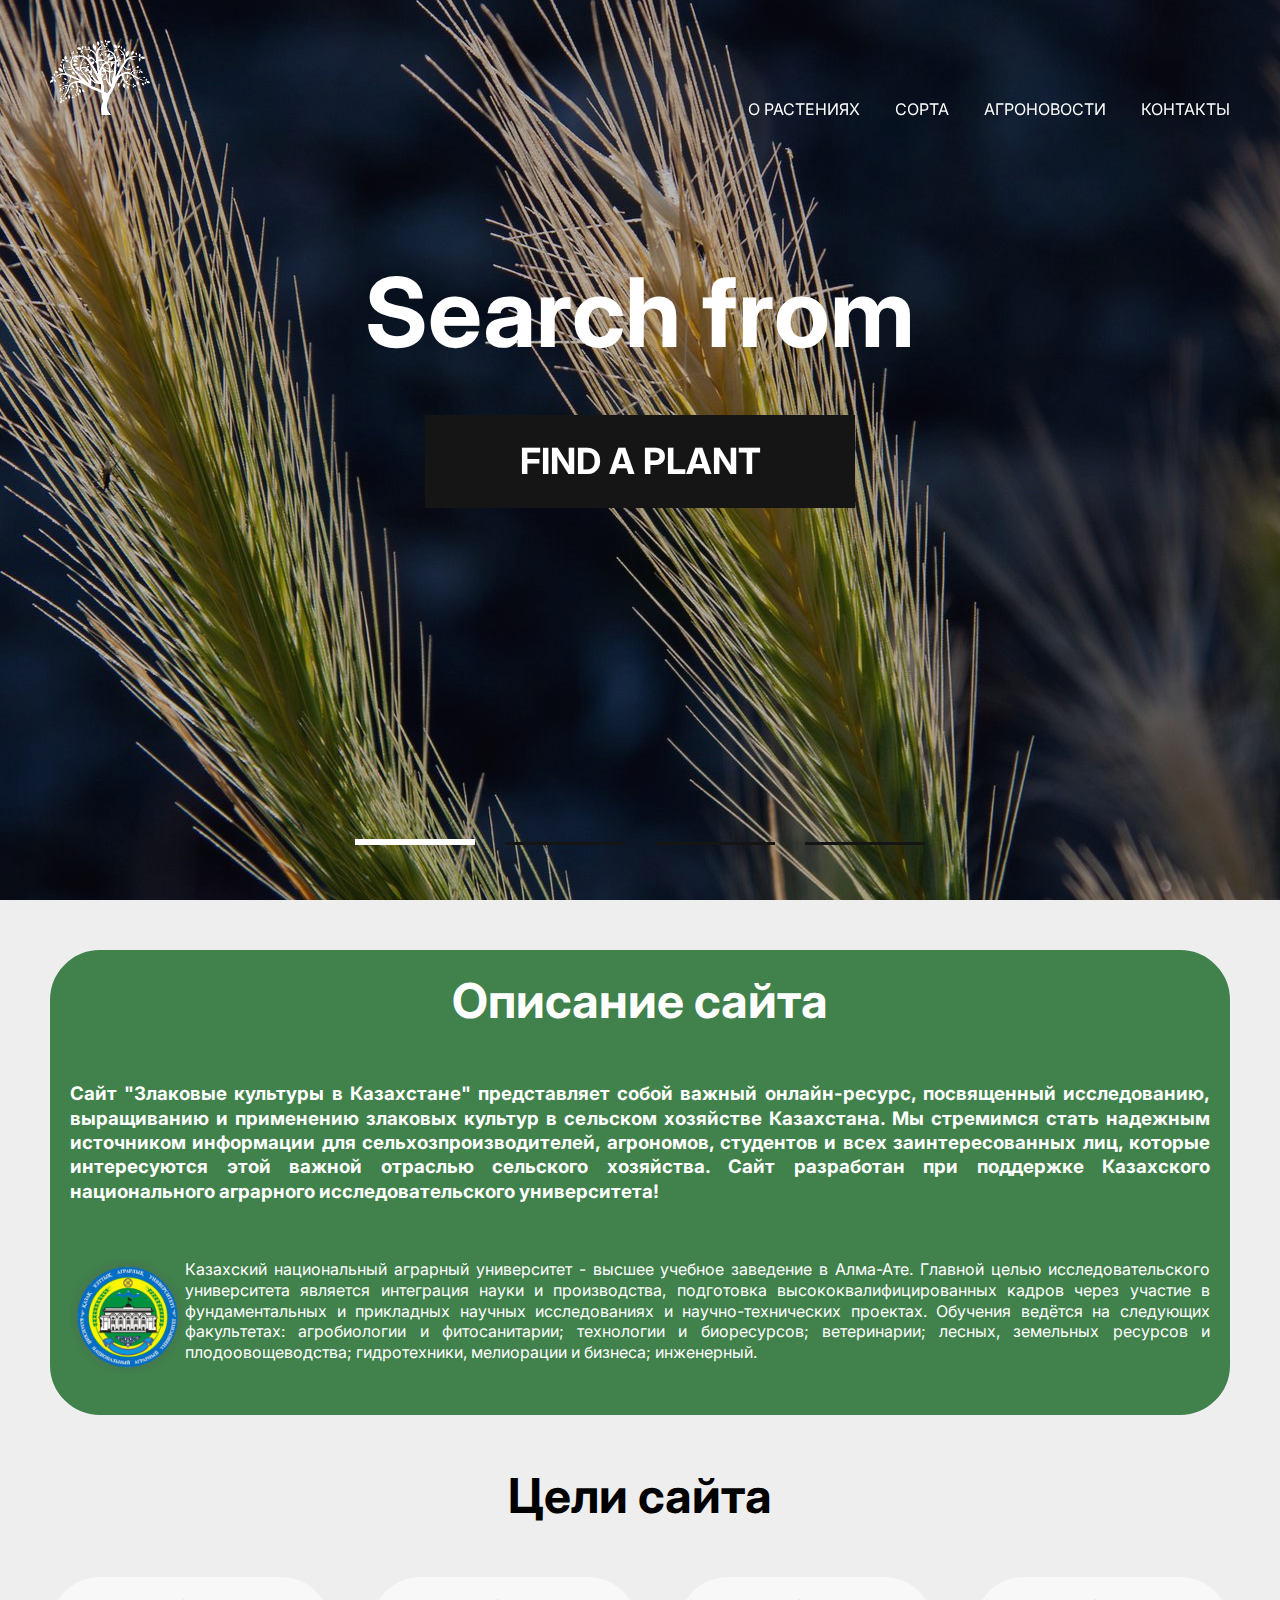
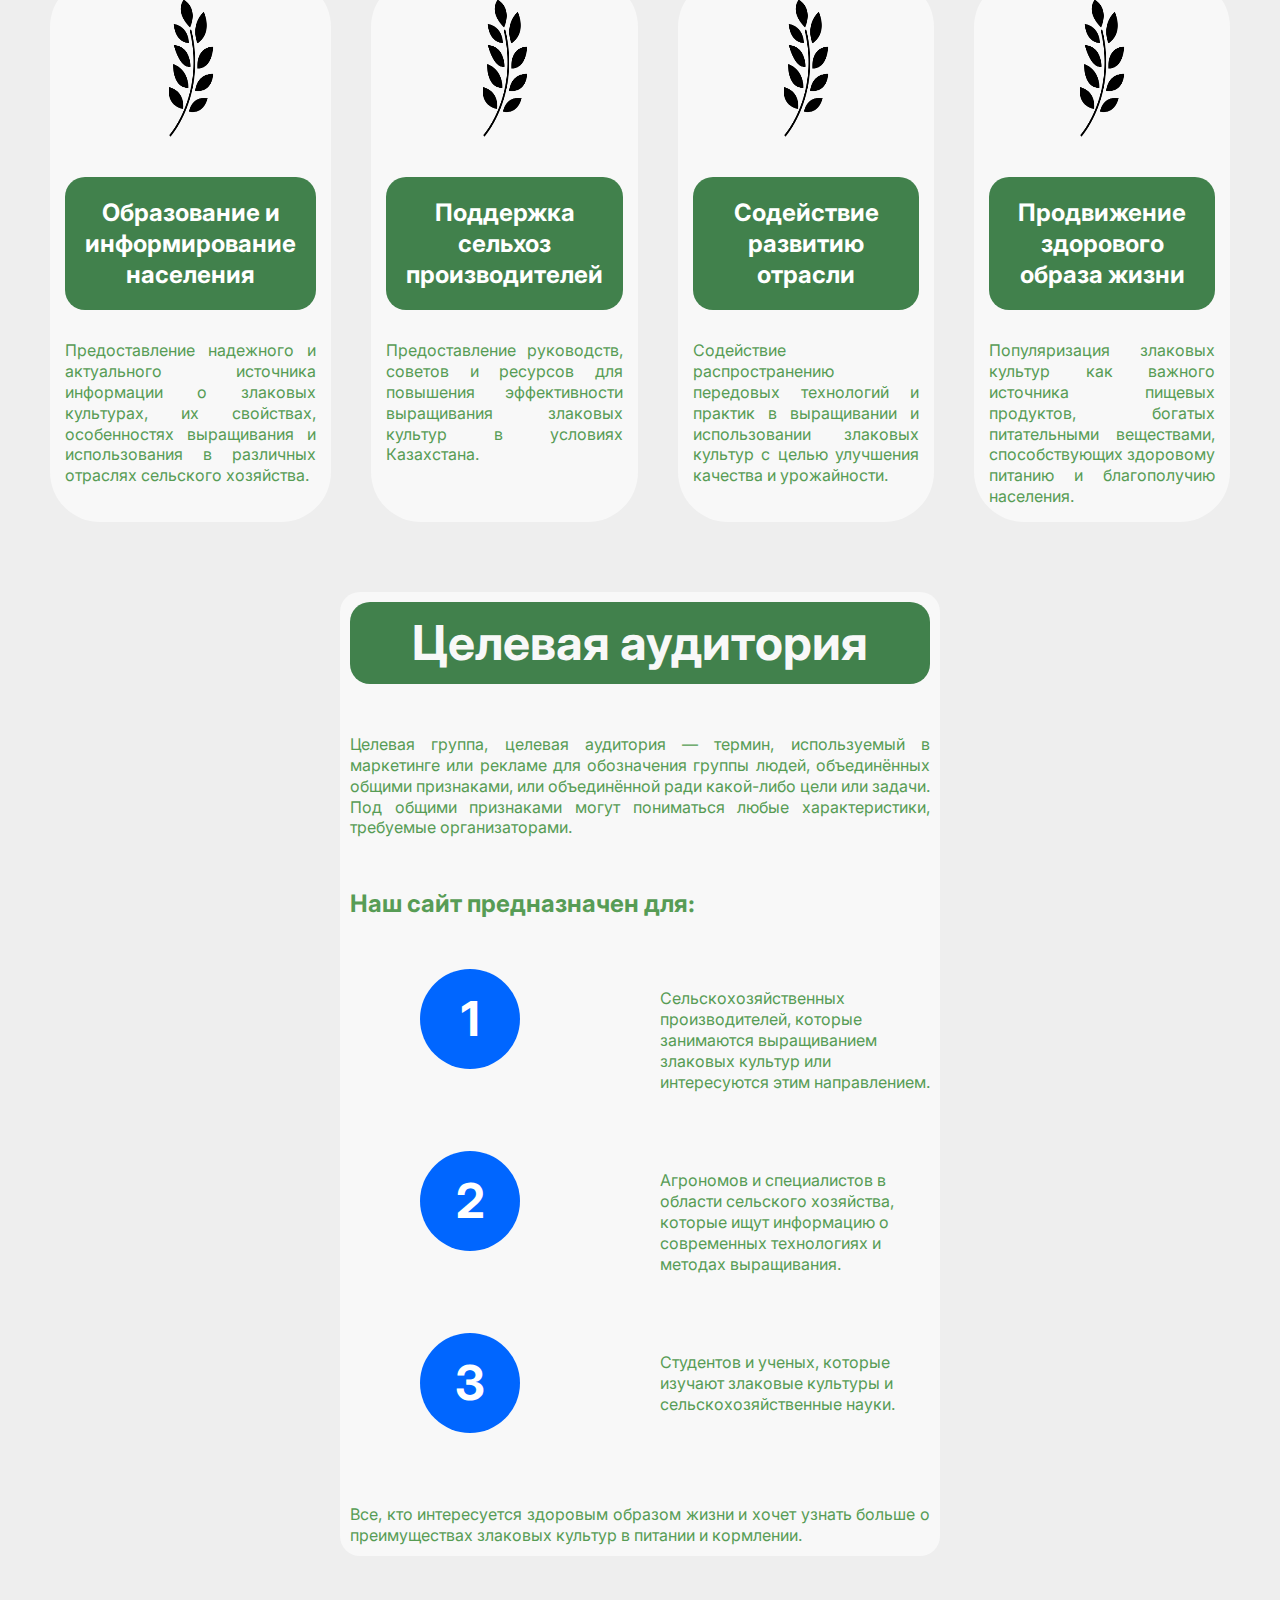
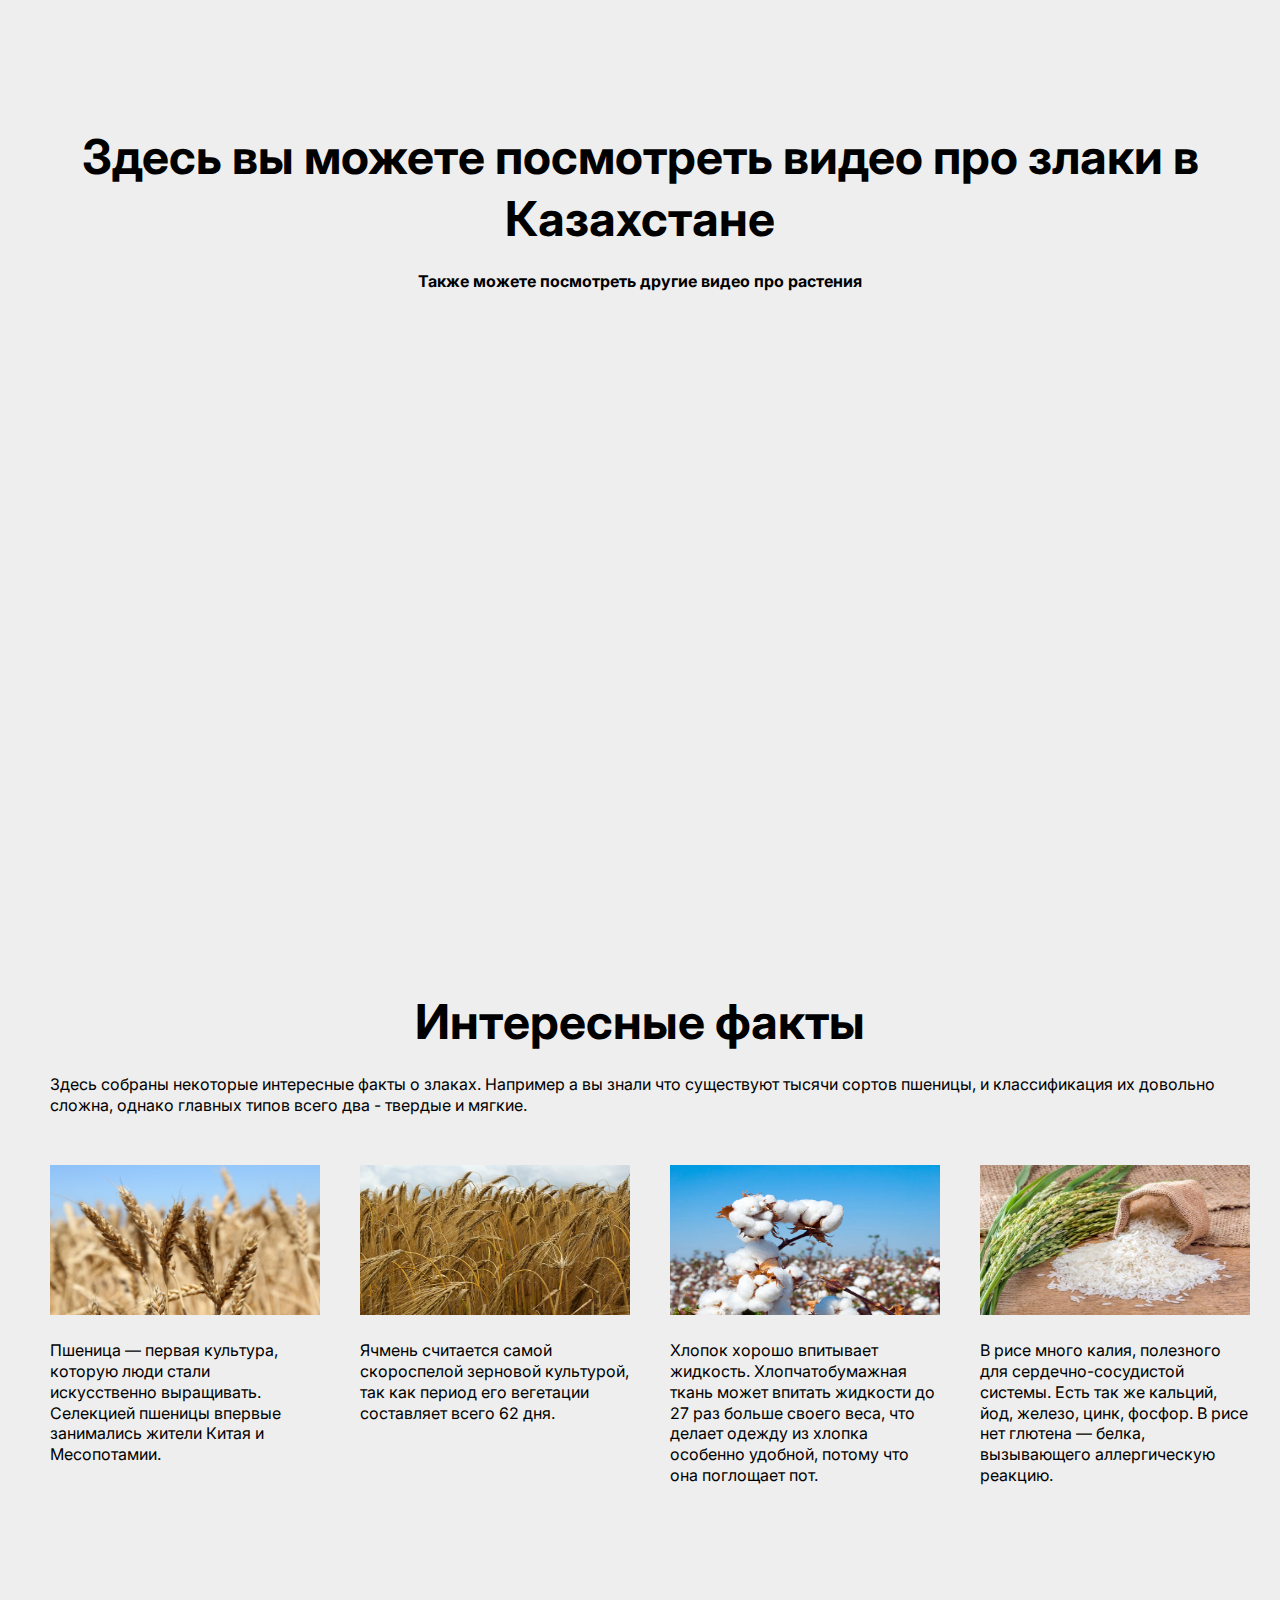
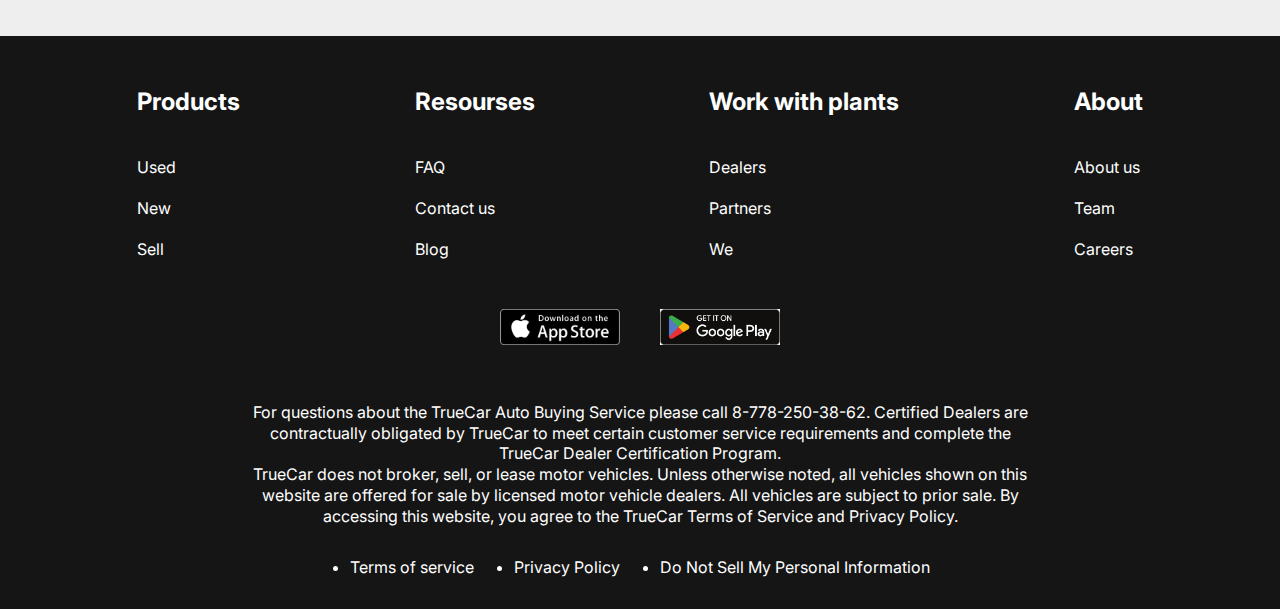
==== index.html @ 30c32165 "good" ====
<!DOCTYPE html>
<html lang="en">
<head>
    <meta charset="UTF-8">
    <meta name="viewport" content="width=device-width, initial-scale=1.0">
    <title>Злаковые растения в Казахстане</title>
    <link rel="preconnect" href="https://fonts.googleapis.com">
<link rel="preconnect" href="https://fonts.gstatic.com" crossorigin>
<link href="https://fonts.googleapis.com/css2?family=Inter:weight@400;700&display=swap" rel="stylesheet">
<link rel="stylesheet"
href="https://cdn.jsdelivr.net/npm/swiper@11/swiper-bundle.min.css"/>
<link rel="stylesheet" href="css/style.css">
</head>

<body>

    <div class="wrapper">
        <header class="header header-main">
            <div class="container">
                <div class="header__inner">
                    <a href="index.html" class="logo">
                    <img src="images/Logo.png" alt="" class="logo__img">
                    </a>
                    <nav class="menu">
                        <ul class="menu__list">
                            <li class="menu__list-item"><a href="Plants.html" class="menu__list-link ">О растениях</a></li>
                            <li class="menu__list-item"><a href="#" class="menu__list-link">Сорта</a></li>
                            <li class="menu__list-item"><a href="#" class="menu__list-link">Агроновости</a></li>
                            <li class="menu__list-item"><a href="contact.html" class="menu__list-link">Контакты</a></li>
                        </ul>
                    </nav>
                </div>
            </div>
        </header>
        <main class="main">
           
<section class="top">
    <div class="container">
        <h1 class="title">
            Search from
        </h1>
        <a href="Plants.html" class="top__link">
            FIND A PLANT
        </a>
    </div>
</section>
        <div class="slider">
            <div class="swiper">
                <div class="swiper-wrapper">
                <div class="swiper-slide" style="background-image: url(images/slider-2.jpg);"></div>
                <div class="swiper-slide" style="background-image: url(images/slider-1.jpg)"></div>
                <div class="swiper-slide" style="background-image: url(images/slider-3.jpg);"></div>
                <div class="swiper-slide" style="background-image: url(images/slider-4.jpg);"></div>

                </div>
                <div class="swiper-pagination"></div>
            </div>
        </div>  

        
            <section class="how-do">
                <div class="container">
                    <div class="how-do__inner">
                        <h2 class="section-title">
                            Описание сайта
                        </h2>
                        <h3 class="how-do__text">
                            Сайт "Злаковые культуры в Казахстане" представляет собой важный онлайн-ресурс, 
                            посвященный исследованию, выращиванию и применению злаковых культур в сельском хозяйстве 
                            Казахстана. Мы стремимся стать надежным источником информации для сельхозпроизводителей, 
                            агрономов, студентов и всех 
                            заинтересованных лиц, которые интересуются этой важной отраслью сельского хозяйства.
                            Сайт разработан при поддержке Казахского национального аграрного исследовательского университета!
                        
                        </h3>
                    </div>
                        <div class="agrar__text">
                            <a href="https://www.kaznaru.edu.kz/" class="log">
                        <img src="images/agrar.png" alt="" class="agrar__img"></a>
                        <p class="agrar__inner">Казахский национальный аграрный университет - высшее учебное 
                            заведение в Алма-Ате. Главной целью исследовательского университета является интеграция 
                            науки и производства, подготовка высококвалифицированных кадров через участие в 
                            фундаментальных и прикладных научных исследованиях и научно-технических проектах.
                            Обучения ведётся на следующих факультетах:

                            агробиологии и фитосанитарии;
                            технологии и биоресурсов;
                            ветеринарии;
                            лесных, земельных ресурсов и плодоовощеводства;
                            гидротехники, мелиорации и бизнеса;
                            инженерный.</p>
                        </div>
                
                </div>
            </section>  










        <section class="why-lease">
            <div class="container">
                <h2 class="section-title">
                    Цели сайта
                </h2>
                <ul class="why-lease__list">
                    <li class="why-lease__item">
                        <img class="why-lease__item-img" src="images/why-lease.png" alt="">
                        <h3 class="why-lease__item-title">
                            Образование
                            и
                            информирование
                            населения
                        </h3>
                        <p class="why-lease__item-text">
                            Предоставление надежного и актуального источника информации 
                            о злаковых культурах, их свойствах, 
                            особенностях выращивания и использования в различных отраслях сельского хозяйства.
                        </p>
                    </li>
                    <li class="why-lease__item">
                        <img class="why-lease__item-img" src="images/why-lease.png" alt="">
                        <h3 class="why-lease__item-title">
                            Поддержка сельхоз
                            производителей
                        </h3>
                        <p class="why-lease__item-text">
                            Предоставление руководств, советов и ресурсов для
                             повышения эффективности выращивания злаковых культур в условиях Казахстана.
                        </p>
                    </li>
                    <li class="why-lease__item">
                        <img class="why-lease__item-img" src="images/why-lease.png" alt="">
                        <h3 class="why-lease__item-title">
                            Содействие развитию отрасли
                        </h3>
                        <p class="why-lease__item-text">
                            Содействие распространению передовых технологий и практик в 
                            выращивании и использовании злаковых культур с целью улучшения качества и урожайности.
                        </p>
                    </li>
                    <li class="why-lease__item">
                        <img class="why-lease__item-img" src="images/why-lease.png" alt="">
                        <h3 class="why-lease__item-title">
                            Продвижение здорового образа жизни
                        </h3>
                        <p class="why-lease__item-text">
                            Популяризация злаковых культур как важного источника пищевых продуктов, богатых
                             питательными веществами, способствующих здоровому питанию и благополучию населения.
                        </p>
                    </li>
                </ul>
            </div>
        </section>
        <section class="how-does">
            <div class="container">
                <div class="how-does__inner">
                    <h2 class="section-title1">
                        Целевая аудитория
                    </h2>
                    <p class="how-does__text">
                        Целевая группа, целевая аудитория — термин, используемый в маркетинге 
                        или рекламе для обозначения группы людей, объединённых общими признаками, или 
                        объединённой ради какой-либо цели или задачи. Под общими 
                        признаками могут пониматься любые характеристики, требуемые организаторами.
                    
                    </p>
                    <h4 class="how__does-title">
                        Наш сайт предназначен для:
                    </h4>
                    <ol class="how__does-list">
                        <li class="how__does-item">
                            Сельскохозяйственных производителей, которые занимаются 
                            выращиванием злаковых культур или интересуются этим направлением.
                        </li>
                        <li class="how__does-item">
                            Агрономов и специалистов в области сельского хозяйства, которые 
                            ищут информацию о современных технологиях и методах выращивания.
                        </li>
                        <li class="how__does-item">
                            Студентов и ученых, которые изучают злаковые культуры и сельскохозяйственные науки.
                        </li>
                    </ol>
                    <p class="how-does__text">
                        Все, кто интересуется здоровым образом жизни и хочет узнать 
                        больше о преимуществах злаковых культур в питании и кормлении.
                    </p>
                </div>
            </div>
            
            
        </section>  
        <section class="video">
            <div class="container">
                <h2 class="section-title video__title">
                    Здесь вы можете посмотреть видео про злаки в Казахстане
                </h2>
                <p class="video__text">
                    Также можете посмотреть другие видео про растения
                </p>
                <iframe class="video__content" width="1000" height="500" src="https://www.youtube.com/embed/PrUF11QFhr8?si=AAw4v79hcAV1W4ol" 
                title="YouTube video player" frameborder="0" allow="accelerometer; autoplay; clipboard-write; 
                encrypted-media; gyroscope; picture-in-picture; web-share" allowfullscreen></iframe>
            </div>
        </section>
        <section class="important">
            <div class="container">
                <h2 class="section-title important__title">
                    Интересные факты    
                </h2>
                <p class="important__text">
                   Здесь собраны некоторые интересные факты о злаках. Например а вы знали что существуют тысячи сортов 
                   пшеницы, и классификация их довольно сложна, однако главных типов всего два - твердые и мягкие. 
                </p>
                <ul class="important__list">
                    <li class="important__item">
                        <img src="images/img-1.jpg" alt="" class="important__item-img">
                        <p class="important__item-text">
                            Пшеница — первая культура, которую люди стали искусственно выращивать.
                            Селекцией пшеницы впервые занимались жители Китая и Месопотамии.
                        </p>
                    </li>
                    <li class="important__item">
                        <img src="images/img-2.jpg" alt="" class="important__item-img">
                        <p class="important__item-text">
                            Ячмень считается самой скороспелой зерновой культурой, так как период его вегетации составляет всего 62 дня.
                        </p>
                    </li>
                    <li class="important__item">
                        <img src="images/img-3.jpg" alt="" class="important__item-img">
                        <p class="important__item-text">
                            Хлопок хорошо впитывает жидкость. Хлопчатобумажная ткань может впитать жидкости до 27 раз больше своего веса,
                             что делает одежду из хлопка особенно удобной, потому что она поглощает пот.
                        </p>
                    </li>
                    <li class="important__item">
                        <img src="images/img-4.jpg" alt="" class="important__item-img">
                        <p class="important__item-text">
                            В рисе много калия, полезного для сердечно-сосудистой системы. Есть так же кальций, йод, 
                            железо, цинк, фосфор. В рисе нет глютена — белка, вызывающего аллергическую реакцию. 
                        </p>
                    </li>
                </ul>
            </div>
        
        </section>
        </main>
        <footer class="footer">
            <div class="container">
                <nav class="footer__menu">
                    <ul class="footer__menu-list">
                        <li class="footer__menu-item">
                            <p class="footer__menu-title">Products</p></li>
                     <li class="footer__menu-item">
                        <a href="#" class="footer__menu-link">Used</a></li>
                      <li class="footer__menu-item">
                        <a href="#" class="footer__menu-link">New</a></li>
                       <li class="footer__menu-item">
                        <a href="#" class="footer__menu-link">Sell</a></li></ul>
                    <ul class="footer__menu-list">
                        <li class="footer__menu-item">
                            <p class="footer__menu-title">Resourses</p></li>
                     <li class="footer__menu-item">
                        <a href="#" class="footer__menu-link">FAQ</a></li>
                      <li class="footer__menu-item">
                        <a href="#" class="footer__menu-link">Contact us</a></li>
                       <li class="footer__menu-item">
                        <a href="#" class="footer__menu-link">Blog</a></li></ul>
                    <ul class="footer__menu-list">
                        <li class="footer__menu-item">
                            <p class="footer__menu-title">Work with plants</p></a></li>
                     <li class="footer__menu-item">
                        <a href="#" class="footer__menu-link">Dealers</a></li>
                      <li class="footer__menu-item">
                        <a href="#" class="footer__menu-link">Partners</a></li>
                       <li class="footer__menu-item">
                        <a href="#" class="footer__menu-link">We</a></li></ul>
                    <ul class="footer__menu-list">
                        <li class="footer__menu-item">
                            <p class="footer__menu-title">About</p></li>
                     <li class="footer__menu-item">
                        <a href="#" class="footer__menu-link">About us</a></li>
                      <li class="footer__menu-item">
                        <a href="#" class="footer__menu-link">Team</a></li>
                       <li class="footer__menu-item">
                        <a href="#" class="footer__menu-link">Careers</a></li></ul>
                </nav>
                <ul class="app">
                    <li class="app__item">
                        <a href="#" class="app__item-link">
                           <img class="app__item-img" src="images/appstore.png" alt=""> 
                        </a>
                    </li>
                    <li class="app__item">
                        <a href="#" class="app__item-link">
                           <img class="app__item-img" src="images/googleplay.png" alt=""> 
                        </a>
                    </li>
                </ul>
               <div class="footer__copy">
                <p class="footer__copy-text">
                    For questions about the TrueCar Auto Buying Service please call 8-778-250-38-62.
                    Certified Dealers are contractually obligated by TrueCar to meet certain customer 
                    service requirements and complete the 
                    TrueCar Dealer Certification Program.
                </p>
                <p class="footer__copy-text">
                    TrueCar does not broker, sell, or lease motor vehicles. Unless otherwise noted, all 
                    vehicles shown on this website are 
                    offered for sale by licensed motor vehicle dealers. All vehicles are subject to 
                    prior sale. By accessing this website, 
                    you agree to the TrueCar Terms of Service and Privacy Policy.
                </p>
               </div>
               <nav class="copy__nav">
                <ui class="copy__nav-list">
                   <li class="copy__nav-item">
                    <a href="#" class="copy__nav-link">Terms of service</a>
                </li>
                   <li class="copy__nav-item">
                    <a href="#" class="copy__nav-link">Privacy Policy</a>
                </li>
                   <li class="copy__nav-item">
                    <a href="#" class="copy__nav-link">Do Not Sell My Personal Information</a>
                </li>
                </ui>
               </nav>
            </div>
        </footer>
    
    </div>
    
    <script src="https://cdn.jsdelivr.net/npm/swiper@11/swiper-bundle.min.js"></script>
    <script src="js/main.js"></script>

</body>
</html>
---- css/style.css ----
.logo img {
    width: 100px; /* Установите желаемую ширину логотипа */
    height: auto; /* Позволяет сохранять пропорции изображения */
  }

.app__item-img {
    width: 120px;
    height: auto;

}

  html{
    box-sizing: border-box;
  }

  *, *::after, *::before{
    box-sizing: inherit;
    margin: 0;
    padding: 0;
  }

html,
body{
    height: 100%;
    background-color: #eeeeee;
}




ul{
    list-style-type: none;
}

a{
    text-decoration: none;
    color: inherit;
}

.section-title{
    margin-bottom: 50px;
    font-size: 48px;
    font-weight: 700;
    text-align: center;
}

.wrapper{
    min-height: 100%;
    display: flex;
    flex-direction: column;
}

.container{
    
    max-width: 1200px;
    margin: 0 auto;
    padding: 0 10px;
}

body{
    font-family: 'Inter', sans-serif;
    font-style: 16px;
    font-weight: 400;
    line-height: 1.3;
}

.header{
    background-color: #579c55;
}

.header-main{
background-color: transparent;
position: absolute;
z-index: 10;
left: 0;
right: 0;

}

.header__inner{
    padding-top: 40px;
    padding-bottom: 45px;
    display: flex;
    justify-content: space-between;
    align-items: flex-end;
}

.menu__list{
    display: flex;
    gap: 35px;
}

.menu__list-link{
    color: #fff;
    text-transform: uppercase;
}

.menu__list-link--active{
    color: #0066ff;
}

.footer{
background-color: #151515;
padding: 50px 0 32px;
color: #fff;
}



.footer__menu{
    display: flex;
    justify-content: space-around;
    margin-bottom: 50px;
}

.footer__menu-list{
    max-width: 250px;

}

.footer__menu-title{
font-size: 24px;
font-weight: 700;
padding-bottom: 20px;
}

.footer__menu-item + .footer__menu-item{
padding-top: 20px;
}

.app{
    display: flex;
    justify-content: center;
    gap: 40px;
    margin-bottom: 52px;
}

.footer__copy{
   max-width: 800px;
   margin: 0 auto 30px; 
   text-align: center;
}

.copy__nav-list{
    display: flex;
    justify-content: center;
    gap: 40px;
}

.main{
    flex-grow: 1; 
}

.top{
    color: #fff;
    text-align: center;
    padding-top: 250px;
    padding-bottom: 50px;
    position: absolute;
    z-index: 5;
    left: 0;
    right: 0;

}

.title{
    /* padding-top: 105px; */
    padding-bottom: 40px;
    font-size: 96px;
    font-weight: 700;
}

.top__link{
    background-color: #151515;
    padding: 23px;
    max-width: 430px;
    width: 100%;
    display: inline-block;
    text-transform: uppercase;
    font-size: 36px;
    font-weight: 700;
}

.swiper::after{
    content: '';
    background: rgba(21,21,21,.3);
    position: absolute;
    z-index: 5;
    left: 0;
    right: 0;
    bottom: 0;
    top: 0;

}


.swiper-slide{
    background-repeat: no-repeat;
    block-size: cover;
    background-position:  center;
    height: 100vh;

}

.swiper-pagination-bullet{
width: 120px;
height: 3px;
background-color: #151515;
border-radius: 0;
opacity: 1;

}

.swiper-pagination-horizontal.swiper-pagination-bullets .swiper-pagination-bullet {
    margin: 0 15px;
}


 .swiper-pagination-bullets.swiper-pagination-horizontal{
    bottom: 50px;
 }

.swiper-pagination-bullet-active{
height: 6px;
background-color: #fff;
}

.how-do{
    padding: 50px 0; 
}

.how-do__text{
    text-align: justify;
}

.how-do__inner{
    width: auto;
    height: auto;
    color: #fff;
    border: 20px solid #41814c;
    border-radius: 50px 50px 0px 0px;
    background-color: #41814c
  
   
}



.agrar__img{
    width: 115px;
}

.agrar__text{
    max-width: auto;
    margin: 0 auto;
    padding: 15px 0;
    display: flex;
    color: #fff;
    border: 20px solid #41814c;
    border-radius: 0px 0px 50px 50px;
    background-color: #41814c
}

.agrar__inner{
    text-align: justify;
}

/* .cell{
    padding: 0px 0;   
}

.sell4{
    width: 25%;
    height: auto;
    float: left;
    background-color: #549c4e;
    border: 1px solid #41814c;
} */




.why-lease{
    padding: 0px 0;
}

.why-lease__item{
    padding: 15px ;
    background-color: #f8f8f8;
    border-radius: 50px;
}

.why-lease__list{
    display: grid;
    grid-template-columns: repeat(4, 1fr);
    gap: 40px;
    text-align: center;
}

.why-lease__item-img{
    width: 150px; 
    height: 150px;
    margin-bottom: 30px;

}

.why-lease__item-title{
margin-bottom: 30px;
font-size: 24px;
font-weight: 700;
color: #fff;
background-color: #41814c;
border-radius: 20px;
padding: 20px;
}

.why-lease__item-text{
text-align: justify;
color: #579c55;
}

.how-does{
    padding-bottom: 150px;
    padding-top: 50px;

}


.box{
    background: url(..Фото\nophotoshop29-800x532.jpg);
    height: 100vh;
    background-repeat: no-repeat;
}



.how-does__inner{
    max-width: 600px;
    margin: 20px auto;
    color:#f8f8f8;
    background-color: #f8f8f8;
border-radius: 20px;
padding: 10px;

}

.how__does-title{
    font-size: 24px;
    font-weight: 700;
    padding-top: 50px;
    color: #579c55
}

.section-title1{
    margin-bottom: 50px;
    font-size: 48px;
    font-weight: 700;
    text-align: center;
    color:#f8f8f8;
    background-color: #41814c;
border-radius: 20px;
padding: 10px;
}

.how__does-list{
padding: 50px 0 70px;
counter-reset: myCounter;

}

.how-does__text{
    text-align: justify;
color: #579c55;
}

.how__does-item{
color: #579c55;
    list-style-type: none;
    width: 270px;
    position: relative;
    margin-left: auto;
    padding-left: 240px;
    box-sizing: content-box;
    padding: 19px 0 19px 240px;
    min-height: 63px;
}

.how__does-item + .how__does-item{
    margin-top: 40px;
}

.how__does-item::before{
    counter-increment: myCounter;
    content: counter(myCounter);
    display: flex;
    justify-content: center;
    align-items: center;
    font-size: 48px;
    font-weight: 700;
    background-color: #0066ff;
    width: 100px;
    height: 100px;
    border-radius: 50%;
    color: #fff;
    position: absolute;
    left: 0;
    top: 0;
}

.video{
    padding-bottom: 150px;
}

.video__title{
    margin-bottom: 20px;
}

.video__text{
    font-style: 24px;
    font-weight: 700;
    margin-bottom: 50px;
    text-align: center;
}

.video__content{
    margin: 0 auto;
    display: block;
}

.important{
    padding-bottom: 150px;
}

.important__title{
    margin-bottom: 20px;
}

.important__text{
    min-width: 580px;
    margin: 0 auto 50px;
}

.important__list{
display: grid;
grid-template-columns: repeat(4, 1fr);
gap: 40px;
text-align: center;
}

.important__item-img{
    width: 270px;
    height: 150px;
    margin-bottom: 20px;
}

.important__item-text{
    text-align: left;
}

.contacts{
    padding: 100px 0 150px;
}

.contacts__title{
    margin-bottom: 20px;
}

.contacts__text{
    text-align: center;
    font-weight: 700;
    font-size: 24px;
    margin-bottom: 50px;
    padding: 0 100px;
}

form{
    max-width: 580px;
    margin: 0 auto;
    display: flex;
    justify-content: space-between;
    flex-wrap: wrap;
}

.form__input{
    width: 270px;
    padding: 18px 20px;
    display: inline-block;
    border: 1px solid #0066ff;
    margin-bottom: 50px;
    font-family: 'Inter', sans-serif;
    font-style: 16px;
    font-weight: 400;
    line-height: 1.3;
    color: #000;
}

.form__input::placeholder,
.form__textarea::placeholder{
    font-family: 'Inter', sans-serif;
    font-style: 16px;
    font-weight: 400;
    line-height: 1.3;
    color: #000;
    opacity: 0.5;
}

.form__textarea{
    width: 100%;
    resize: none;
    padding: 28px 20px;
    height: 290px;
    border: 1px solid #0066ff;
    font-family: 'Inter', sans-serif;
    font-style: 16px;
    font-weight: 400;
    line-height: 1.3;
    color: #000;
    margin-bottom: 50px;
}

.form__btn{
    text-transform: uppercase;
    color: #fff;
    background-color: #151515;
    font-family: 'Inter', sans-serif;
    font-style: 16px;
    font-weight: 400;
    padding: 12px 61px;
    margin: 0 auto;
}

.blog{
    padding-bottom: 150px;
}

.blog__items{
    display: grid;
    grid-template-columns: repeat(2, 1fr);
    gap: 40px;
    margin-bottom: 70px;
}

.blog__item{
    display: flex;
    justify-content: space-between;
    flex-wrap: wrap;
}

.blog__item-img{
    width: 580px;
    height: 260px;
    margin-bottom: 30px;
}

.blog__item-title{
flex-basis: 446px;
font-size: 24px;
font-weight: 700;
}

.blog__item-link{
color: #fff;
background-color: #0066ff;
padding: 4px 20px;
}

.showmore-link{
  text-transform: uppercase;
  background-color: #151515;  
  padding: 13px;
  color: #fff;
  width: 225px;
  margin: 0 auto;
  text-align: center;
  display: block;
}

.choose{
    padding: 100px 0 150px;
}

.tabs{
    margin-bottom: 20px;
}

.tabs__content{
    margin-bottom: 70px;
}

.tabs__btn{
    padding: 0 150px;
    display: flex;
    justify-content: space-between;
    gap: 80px;
    padding-bottom: 100px;
}

.tabs__btn-item{
    font-size: 24px;
    font-weight: 700;
    cursor: pointer;
    border: none;
    background-color: transparent;
    padding: 0;
}

.tabs__btn-item--active{
    color: #00bbff;
}

.tabs__content-item{
    display: none;
    grid-template-columns: repeat(4, 1fr);
    gap: 100px 40px;
}

.tabs__content-item.tabs__content-item--active{
    display: grid;
}

.card{
    text-align: center;
}

.card__img{
    width: 270;
    height: 170px;
    display: block;
}

.card__content{
    padding: 0 5px;
    border: 1px solid #000000;
    border-top: 0;
}

.card__title{
    padding-top: 20px;
    font-size: 24px;
    font-weight: 700;
    margin-bottom: 20px;
}

.card__text{
    margin-bottom: 20px;
}

.card__price{
    margin-bottom: 20px;
    font-weight: 700;
    font-size: 24px;
}

.card__link{
    display: block;
    color: #4c6d4b;
    border: 1px solid #000000;
    border-top: 0;
}
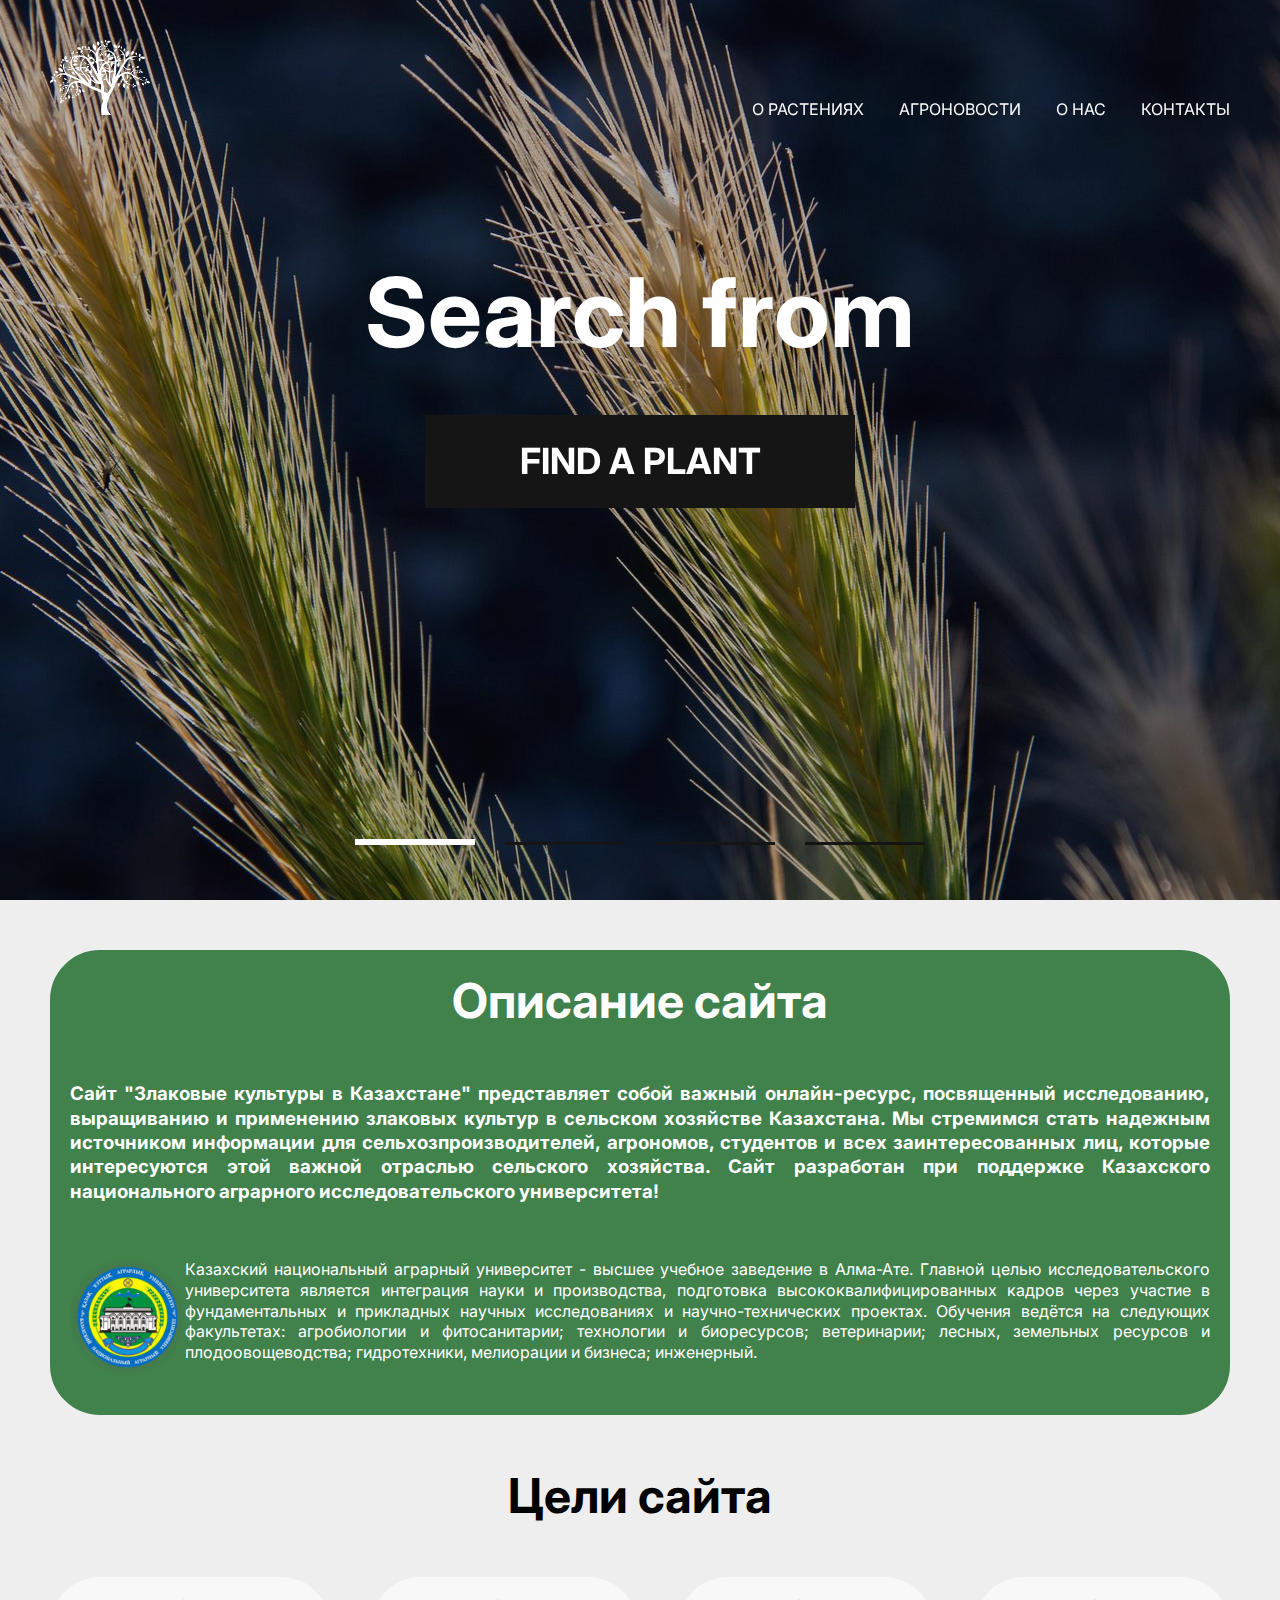
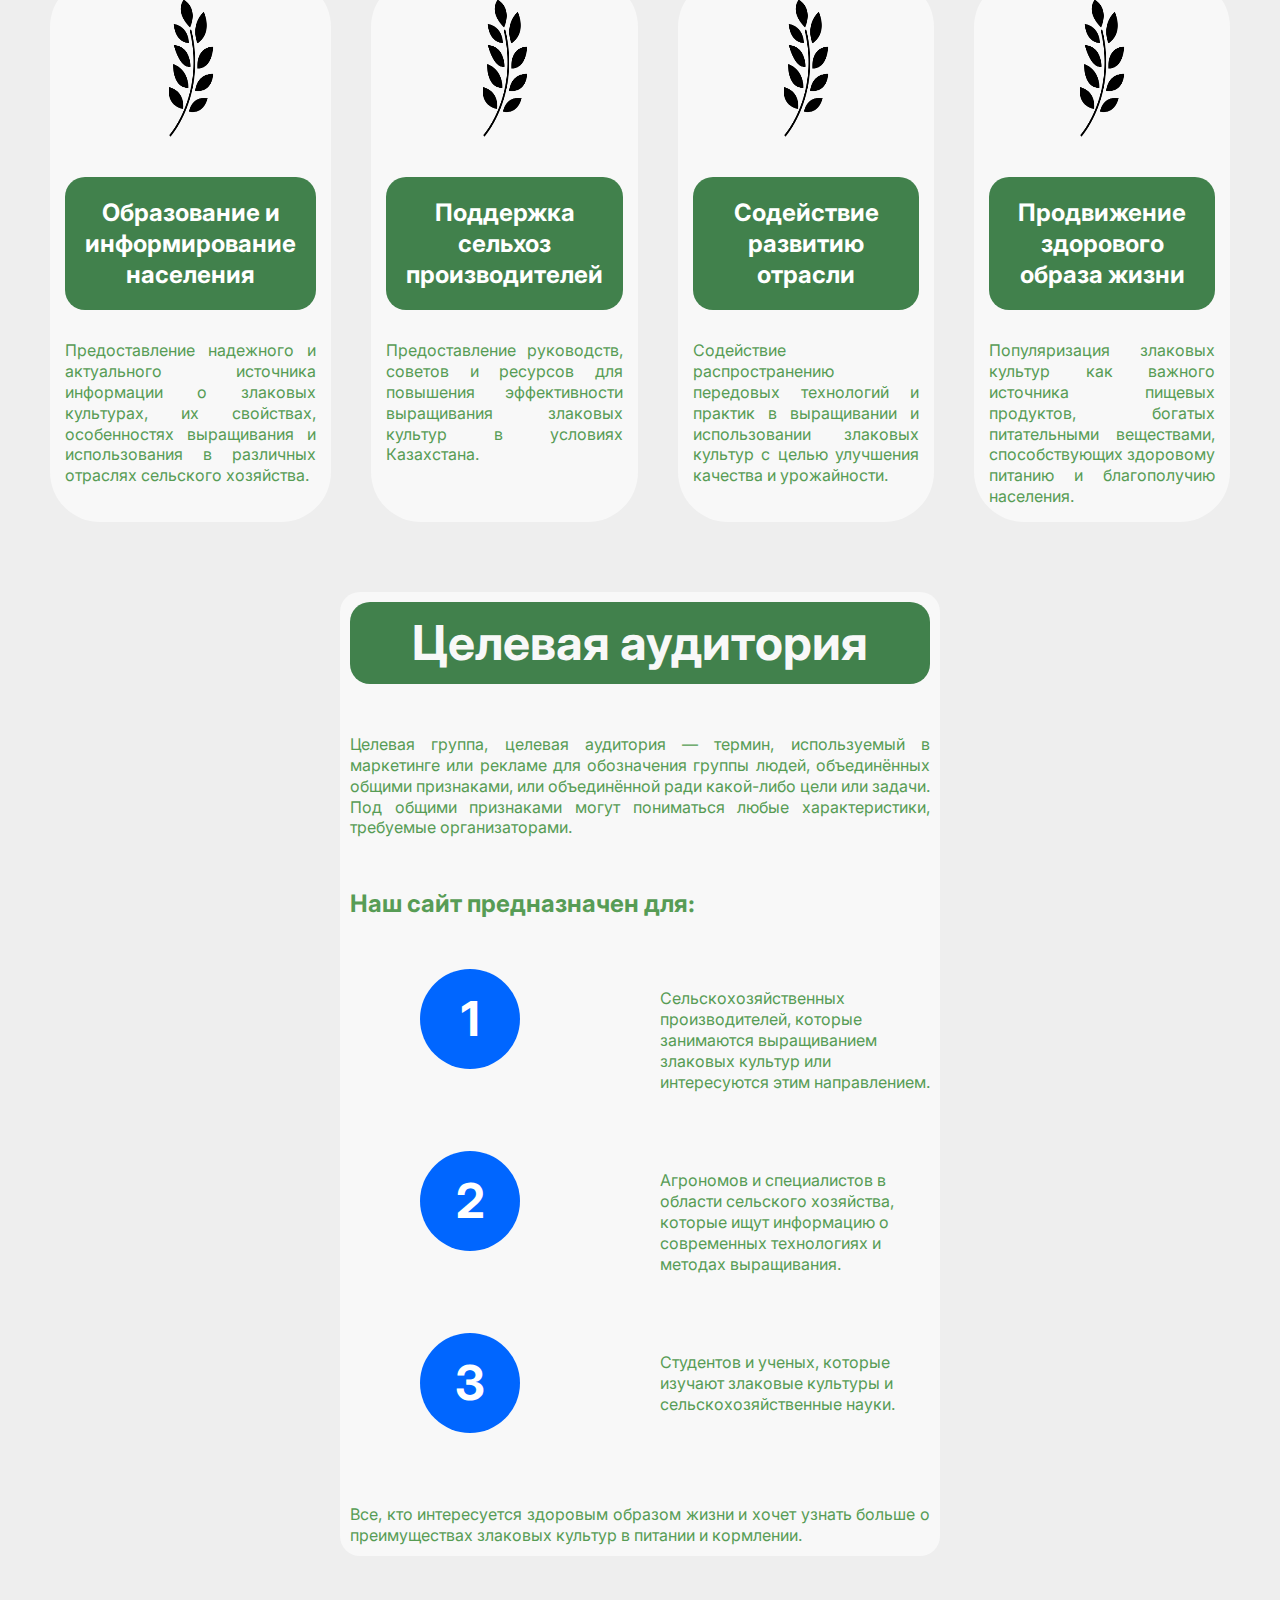
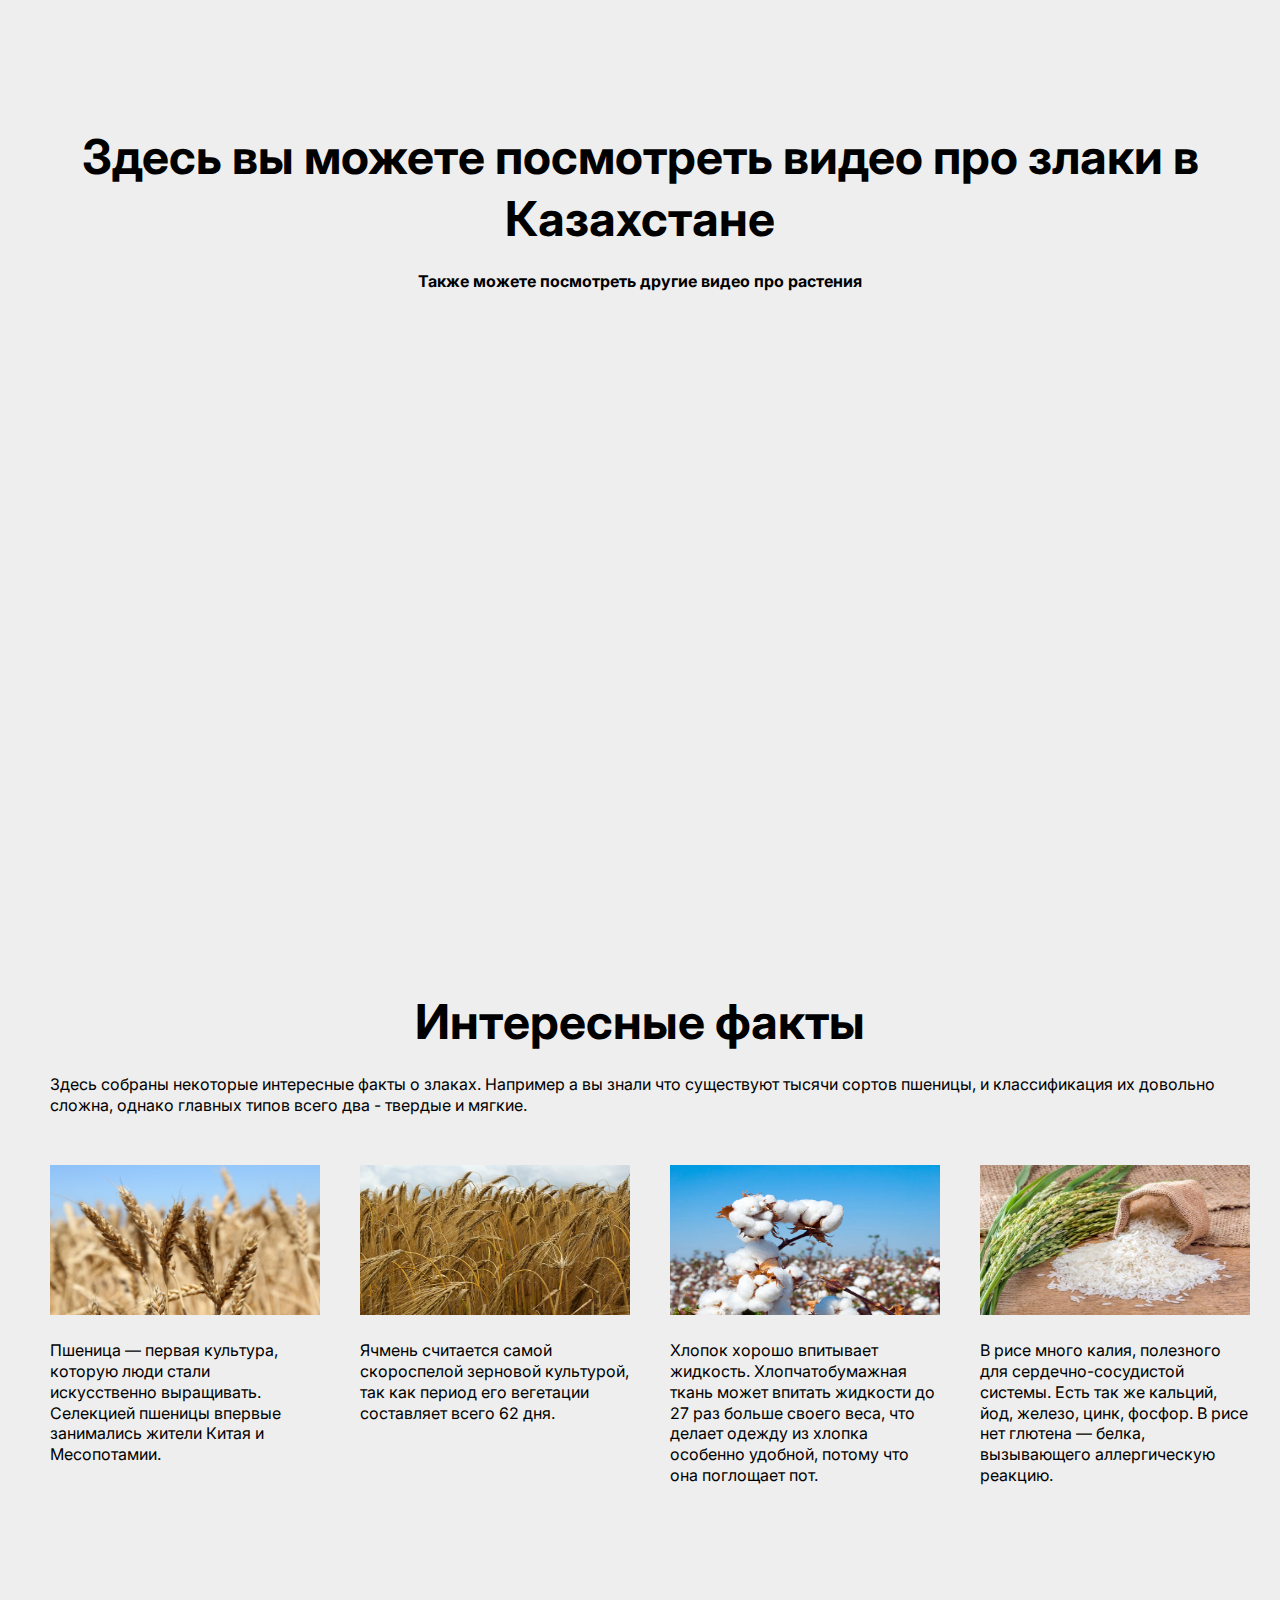
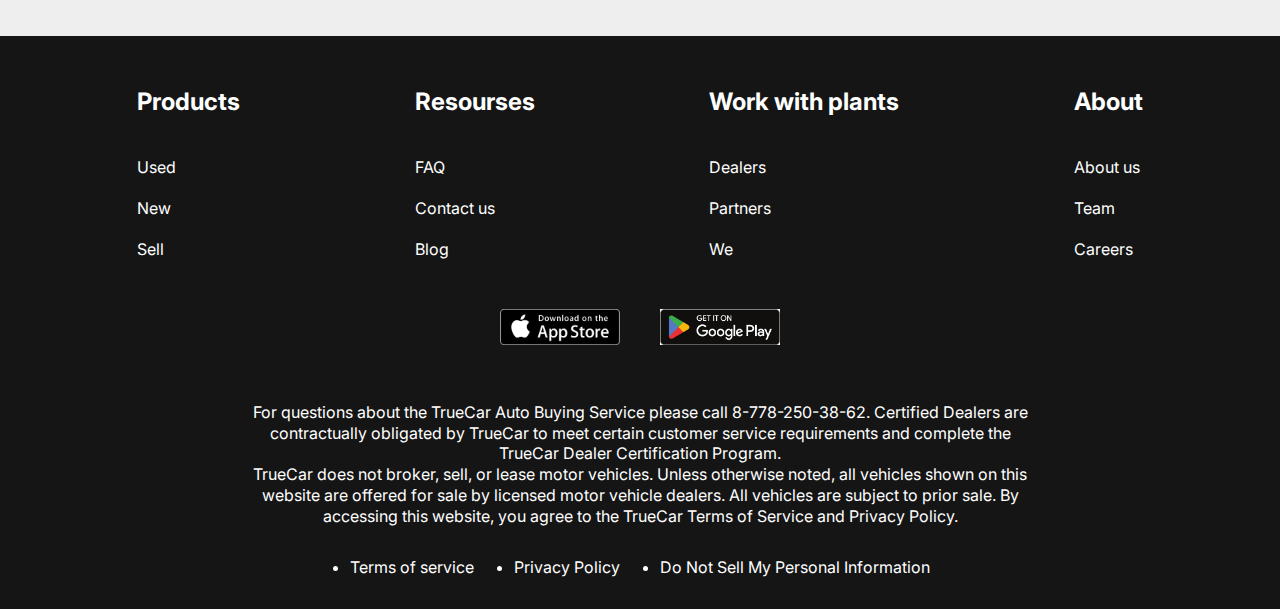
==== commit d62a7d03: "Add files via upload" ====
--- a/index.html
+++ b/index.html
@@ -10,6 +10,7 @@
 <link rel="stylesheet"
 href="https://cdn.jsdelivr.net/npm/swiper@11/swiper-bundle.min.css"/>
 <link rel="stylesheet" href="css/style.css">
+<meta name="viewport" content="width=device-width, initial-scale=1.0">
 </head>
 
 <body>
@@ -24,8 +25,8 @@
                     <nav class="menu">
                         <ul class="menu__list">
                             <li class="menu__list-item"><a href="Plants.html" class="menu__list-link ">О растениях</a></li>
-                            <li class="menu__list-item"><a href="#" class="menu__list-link">Сорта</a></li>
                             <li class="menu__list-item"><a href="#" class="menu__list-link">Агроновости</a></li>
+                            <li class="menu__list-item"><a href="#" class="menu__list-link">О нас</a></li>
                             <li class="menu__list-item"><a href="contact.html" class="menu__list-link">Контакты</a></li>
                         </ul>
                     </nav>
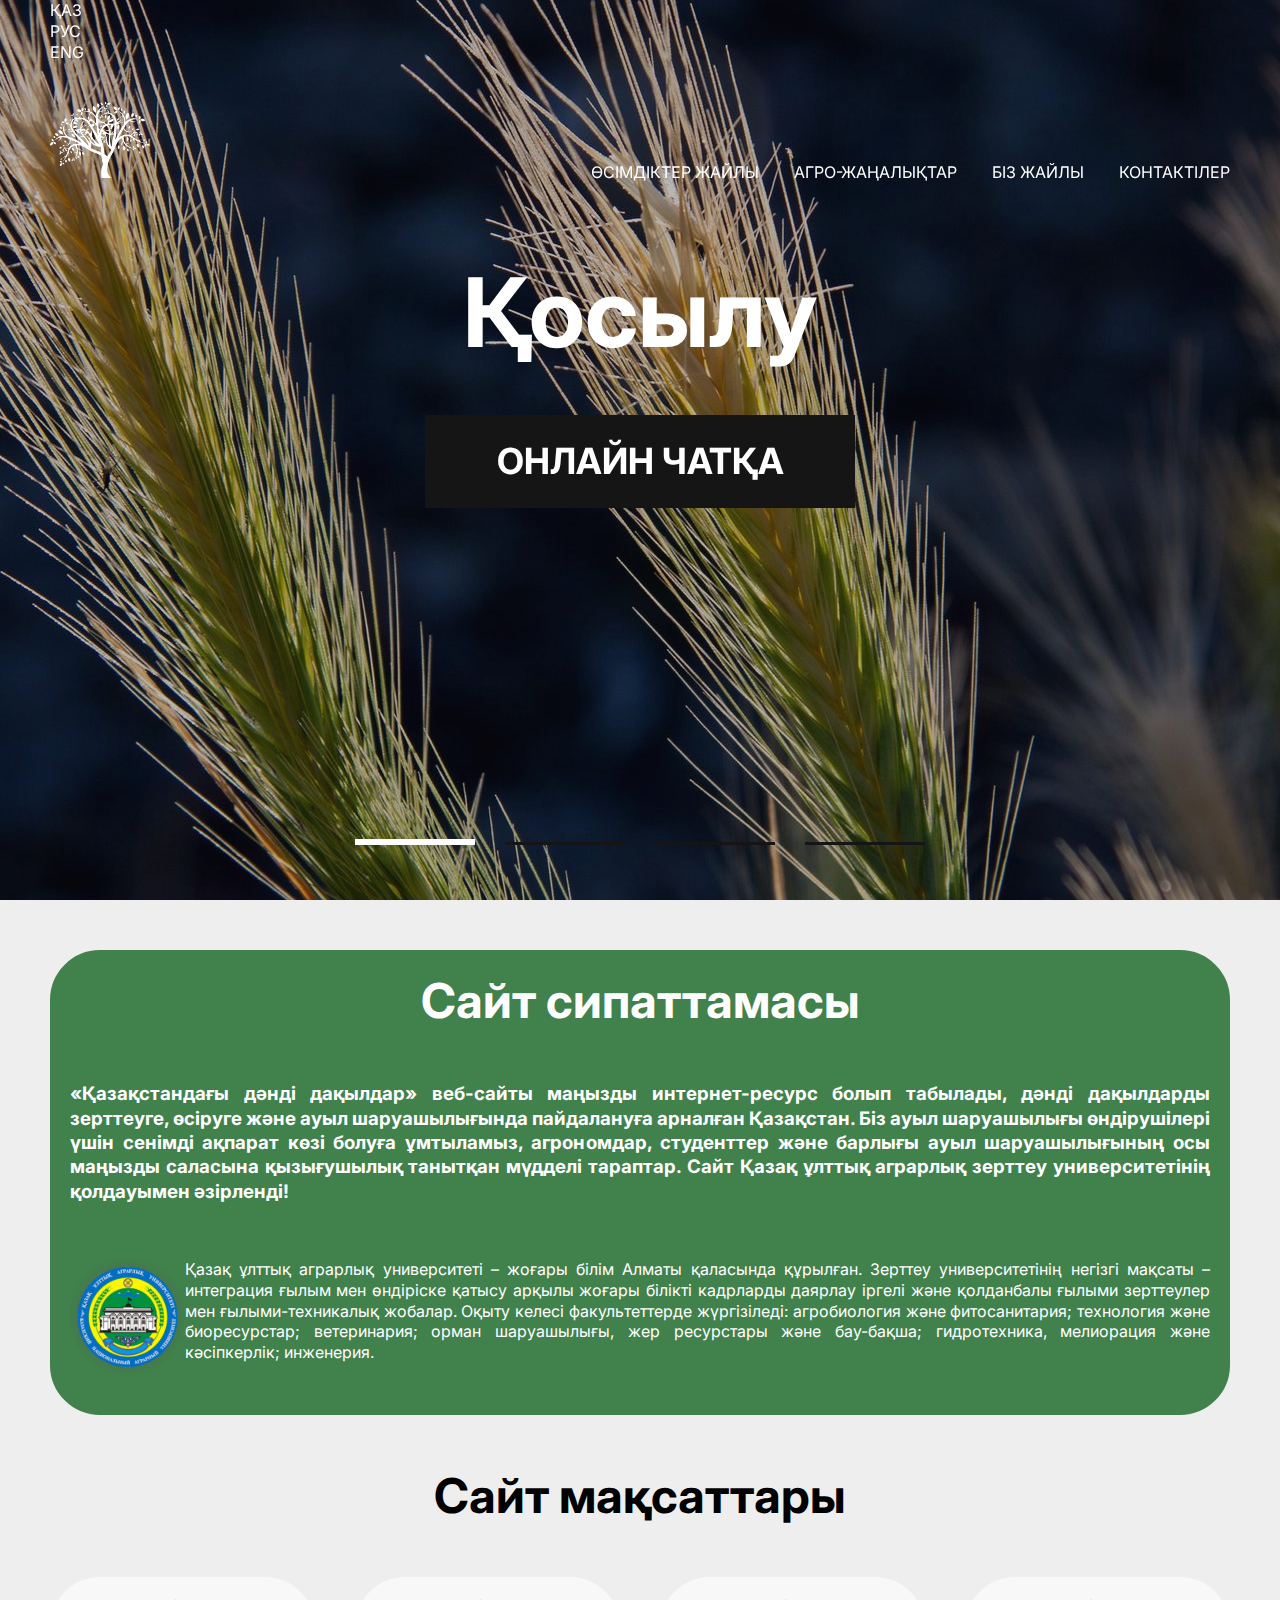
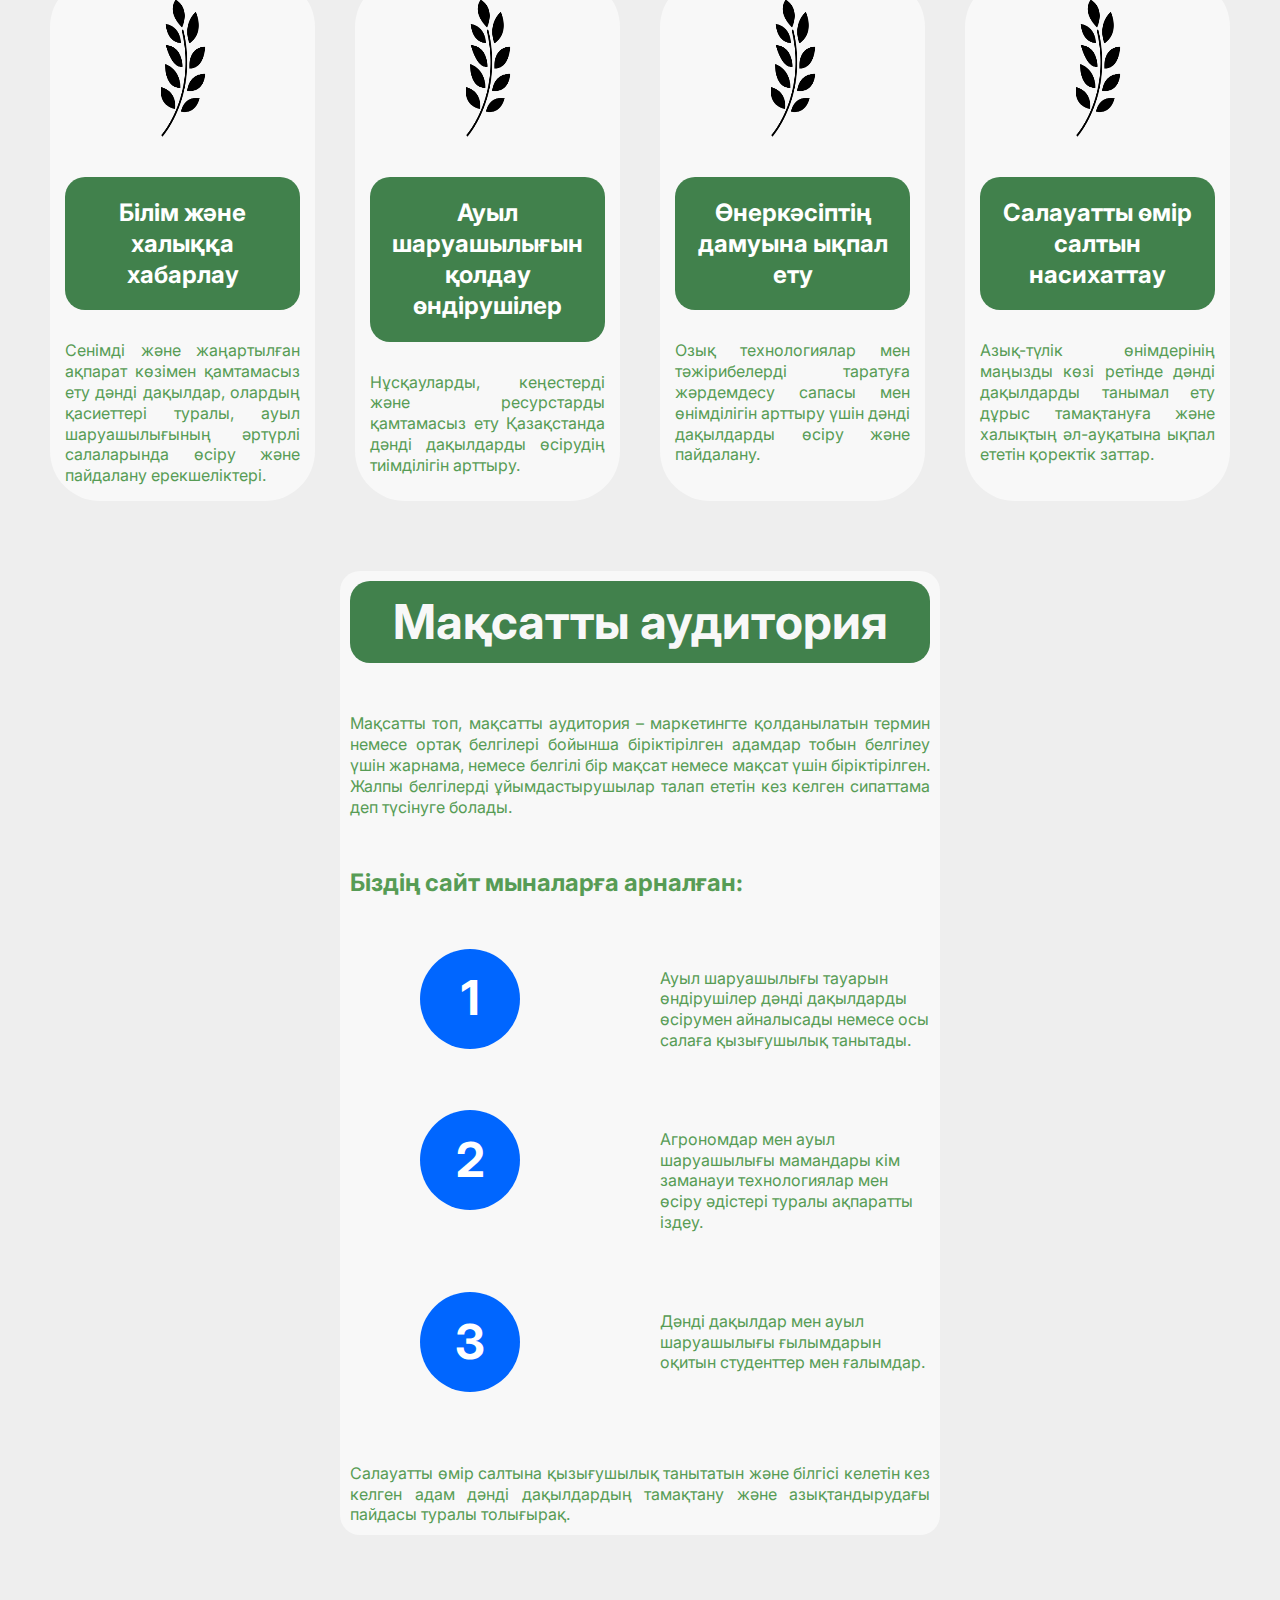
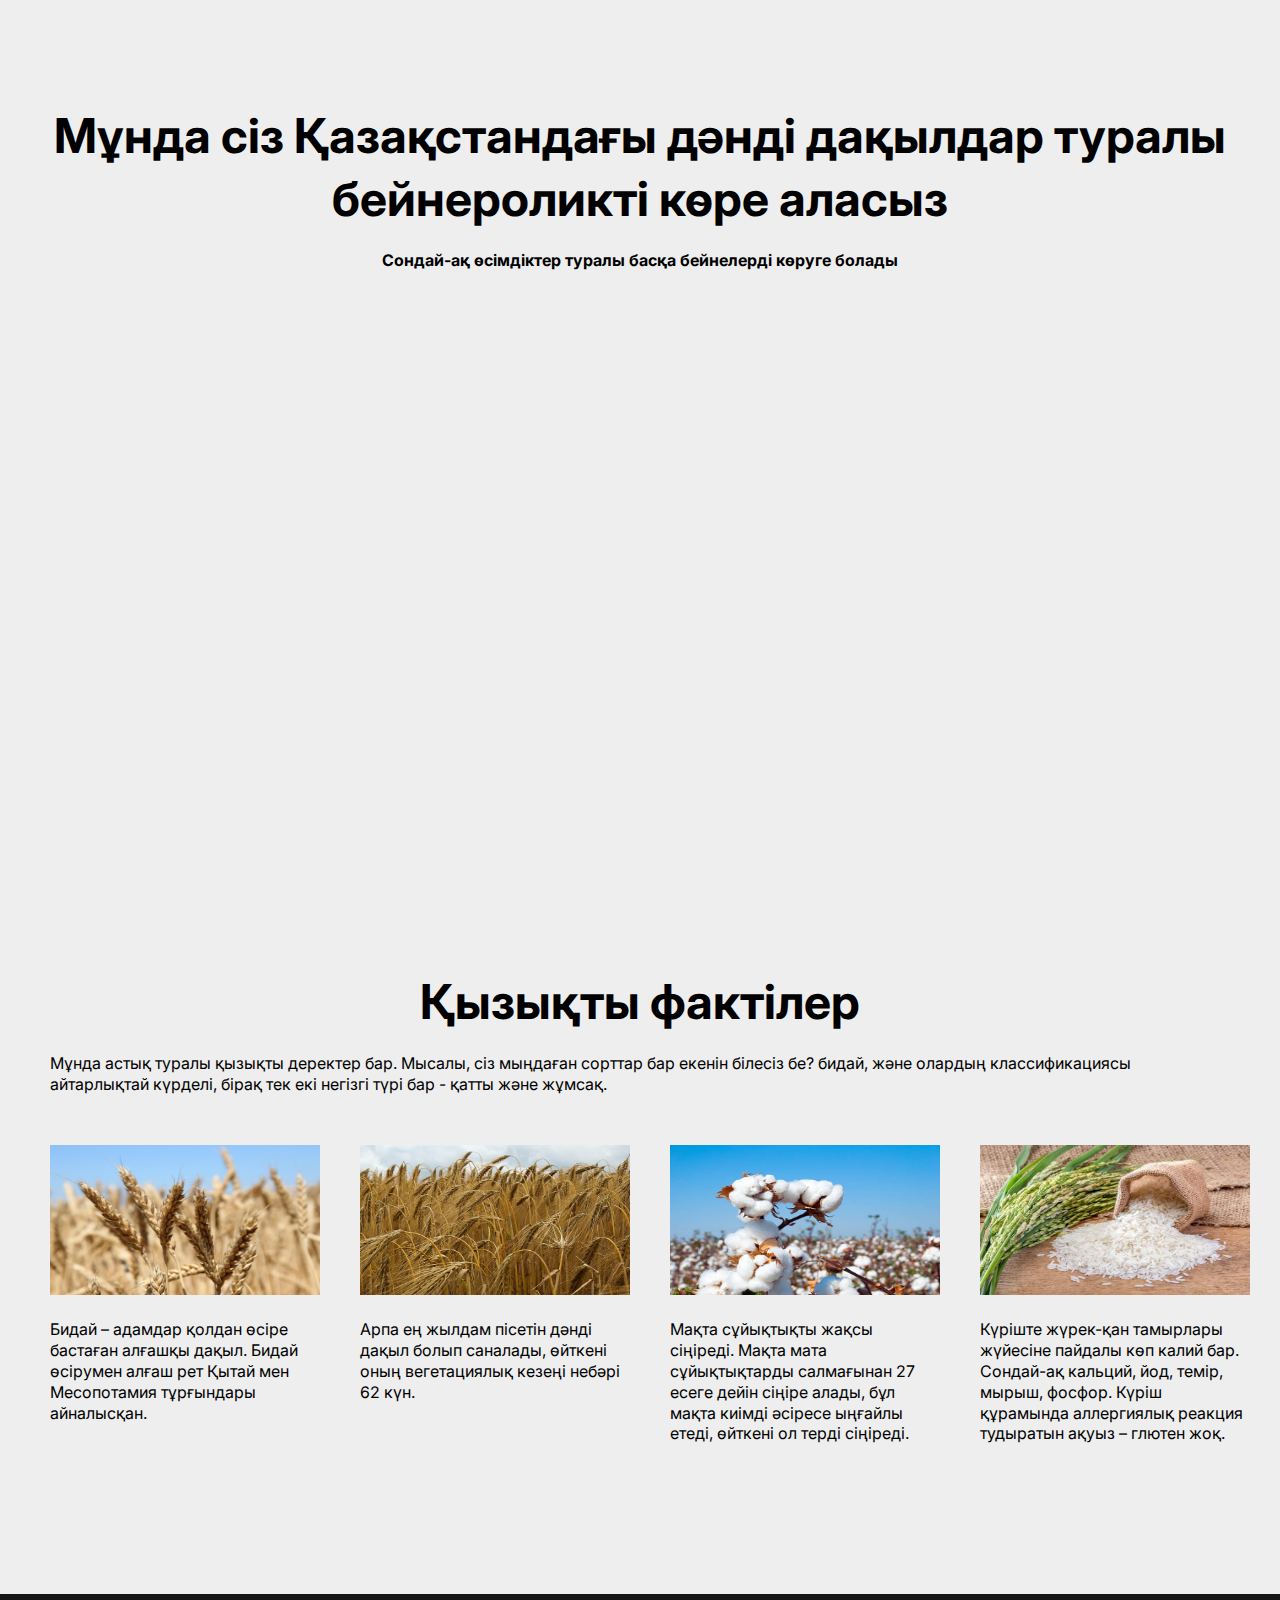
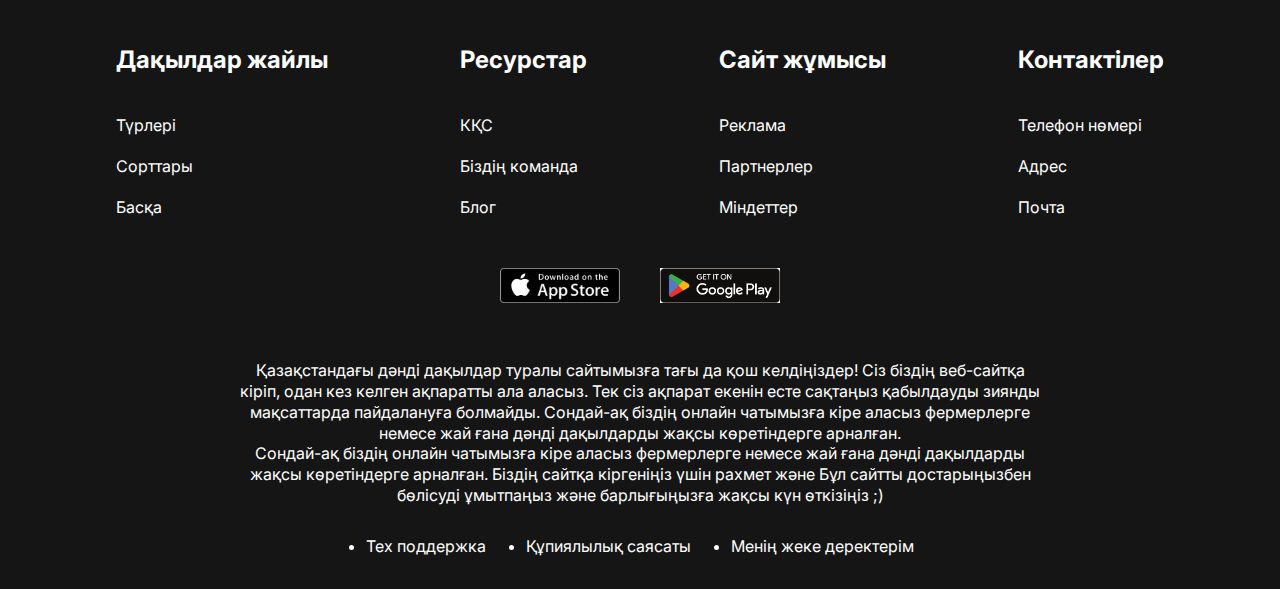
==== commit 1012e89f: "Add files via upload" ====
--- a/index.html
+++ b/index.html
@@ -3,7 +3,7 @@
 <head>
     <meta charset="UTF-8">
     <meta name="viewport" content="width=device-width, initial-scale=1.0">
-    <title>Злаковые растения в Казахстане</title>
+    <title>Қазақстандағы дәнді дақылдар</title>
     <link rel="preconnect" href="https://fonts.googleapis.com">
 <link rel="preconnect" href="https://fonts.gstatic.com" crossorigin>
 <link href="https://fonts.googleapis.com/css2?family=Inter:weight@400;700&display=swap" rel="stylesheet">
@@ -18,16 +18,25 @@
     <div class="wrapper">
         <header class="header header-main">
             <div class="container">
+                <div class="lan"></div>
+                <nav class="menu">
+                    <ul class="lan__list">
+                        <li class="menu__list-item"><a href="index.html" class="menu__list-link ">ҚАЗ</a></li>
+                        <li class="menu__list-item"><a href="indexru.html" class="menu__list-link">РУС</a></li>
+                        <li class="menu__list-item"><a href="indexen.html" class="menu__list-link">ENG</a></li>
+                       
+                    </ul>
+                </nav>
                 <div class="header__inner">
                     <a href="index.html" class="logo">
                     <img src="images/Logo.png" alt="" class="logo__img">
                     </a>
                     <nav class="menu">
                         <ul class="menu__list">
-                            <li class="menu__list-item"><a href="Plants.html" class="menu__list-link ">О растениях</a></li>
-                            <li class="menu__list-item"><a href="#" class="menu__list-link">Агроновости</a></li>
-                            <li class="menu__list-item"><a href="#" class="menu__list-link">О нас</a></li>
-                            <li class="menu__list-item"><a href="contact.html" class="menu__list-link">Контакты</a></li>
+                            <li class="menu__list-item"><a href="Plantskz.html" class="menu__list-link ">Өсімдіктер жайлы</a></li>
+                            <li class="menu__list-item"><a href="#" class="menu__list-link">Агро-жаңалықтар</a></li>
+                            <li class="menu__list-item"><a href="#" class="menu__list-link">Біз жайлы</a></li>
+                            <li class="menu__list-item"><a href="contact.html" class="menu__list-link">Контактілер</a></li>
                         </ul>
                     </nav>
                 </div>
@@ -38,10 +47,10 @@
 <section class="top">
     <div class="container">
         <h1 class="title">
-            Search from
+            Қосылу
         </h1>
-        <a href="Plants.html" class="top__link">
-            FIND A PLANT
+        <a href="http://localhost:8080" class="top__link">
+            ОНЛАЙН ЧАТҚА
         </a>
     </div>
 </section>
@@ -63,33 +72,33 @@
                 <div class="container">
                     <div class="how-do__inner">
                         <h2 class="section-title">
-                            Описание сайта
+                            Сайт сипаттамасы
                         </h2>
                         <h3 class="how-do__text">
-                            Сайт "Злаковые культуры в Казахстане" представляет собой важный онлайн-ресурс, 
-                            посвященный исследованию, выращиванию и применению злаковых культур в сельском хозяйстве 
-                            Казахстана. Мы стремимся стать надежным источником информации для сельхозпроизводителей, 
-                            агрономов, студентов и всех 
-                            заинтересованных лиц, которые интересуются этой важной отраслью сельского хозяйства.
-                            Сайт разработан при поддержке Казахского национального аграрного исследовательского университета!
+                            «Қазақстандағы дәнді дақылдар» веб-сайты маңызды интернет-ресурс болып табылады,
+                            дәнді дақылдарды зерттеуге, өсіруге және ауыл шаруашылығында пайдалануға арналған
+                            Қазақстан. Біз ауыл шаруашылығы өндірушілері үшін сенімді ақпарат көзі болуға ұмтыламыз,
+                            агрономдар, студенттер және барлығы
+                            ауыл шаруашылығының осы маңызды саласына қызығушылық танытқан мүдделі тараптар.
+                            Сайт Қазақ ұлттық аграрлық зерттеу университетінің қолдауымен әзірленді!
                         
                         </h3>
                     </div>
                         <div class="agrar__text">
                             <a href="https://www.kaznaru.edu.kz/" class="log">
                         <img src="images/agrar.png" alt="" class="agrar__img"></a>
-                        <p class="agrar__inner">Казахский национальный аграрный университет - высшее учебное 
-                            заведение в Алма-Ате. Главной целью исследовательского университета является интеграция 
-                            науки и производства, подготовка высококвалифицированных кадров через участие в 
-                            фундаментальных и прикладных научных исследованиях и научно-технических проектах.
-                            Обучения ведётся на следующих факультетах:
-
-                            агробиологии и фитосанитарии;
-                            технологии и биоресурсов;
-                            ветеринарии;
-                            лесных, земельных ресурсов и плодоовощеводства;
-                            гидротехники, мелиорации и бизнеса;
-                            инженерный.</p>
+                        <p class="agrar__inner">Қазақ ұлттық аграрлық университеті – жоғары білім
+                            Алматы қаласында құрылған. Зерттеу университетінің негізгі мақсаты – интеграция
+                            ғылым мен өндіріске қатысу арқылы жоғары білікті кадрларды даярлау
+                            іргелі және қолданбалы ғылыми зерттеулер мен ғылыми-техникалық жобалар.
+                            Оқыту келесі факультеттерде жүргізіледі:
+                           
+                            агробиология және фитосанитария;
+                            технология және биоресурстар;
+                            ветеринария;
+                            орман шаруашылығы, жер ресурстары және бау-бақша;
+                            гидротехника, мелиорация және кәсіпкерлік;
+                            инженерия.</p>
                         </div>
                 
                 </div>
@@ -107,52 +116,51 @@
         <section class="why-lease">
             <div class="container">
                 <h2 class="section-title">
-                    Цели сайта
+                    Сайт мақсаттары
                 </h2>
                 <ul class="why-lease__list">
                     <li class="why-lease__item">
                         <img class="why-lease__item-img" src="images/why-lease.png" alt="">
                         <h3 class="why-lease__item-title">
-                            Образование
-                            и
-                            информирование
-                            населения
+                            Білім
+                            және
+                            халыққа хабарлау
                         </h3>
                         <p class="why-lease__item-text">
-                            Предоставление надежного и актуального источника информации 
-                            о злаковых культурах, их свойствах, 
-                            особенностях выращивания и использования в различных отраслях сельского хозяйства.
+                            Сенімді және жаңартылған ақпарат көзімен қамтамасыз ету
+                            дәнді дақылдар, олардың қасиеттері туралы,
+                            ауыл шаруашылығының әртүрлі салаларында өсіру және пайдалану ерекшеліктері.
                         </p>
                     </li>
                     <li class="why-lease__item">
                         <img class="why-lease__item-img" src="images/why-lease.png" alt="">
                         <h3 class="why-lease__item-title">
-                            Поддержка сельхоз
-                            производителей
+                            Ауыл шаруашылығын қолдау
+                            өндірушілер
                         </h3>
                         <p class="why-lease__item-text">
-                            Предоставление руководств, советов и ресурсов для
-                             повышения эффективности выращивания злаковых культур в условиях Казахстана.
+                            Нұсқауларды, кеңестерді және ресурстарды қамтамасыз ету
+                            Қазақстанда дәнді дақылдарды өсірудің тиімділігін арттыру.
                         </p>
                     </li>
                     <li class="why-lease__item">
                         <img class="why-lease__item-img" src="images/why-lease.png" alt="">
                         <h3 class="why-lease__item-title">
-                            Содействие развитию отрасли
+                            Өнеркәсіптің дамуына ықпал ету
                         </h3>
                         <p class="why-lease__item-text">
-                            Содействие распространению передовых технологий и практик в 
-                            выращивании и использовании злаковых культур с целью улучшения качества и урожайности.
+                            Озық технологиялар мен тәжірибелерді таратуға жәрдемдесу
+ сапасы мен өнімділігін арттыру үшін дәнді дақылдарды өсіру және пайдалану.
                         </p>
                     </li>
                     <li class="why-lease__item">
                         <img class="why-lease__item-img" src="images/why-lease.png" alt="">
                         <h3 class="why-lease__item-title">
-                            Продвижение здорового образа жизни
+                            Салауатты өмір салтын насихаттау
                         </h3>
                         <p class="why-lease__item-text">
-                            Популяризация злаковых культур как важного источника пищевых продуктов, богатых
-                             питательными веществами, способствующих здоровому питанию и благополучию населения.
+                            Азық-түлік өнімдерінің маңызды көзі ретінде дәнді дақылдарды танымал ету
+                            дұрыс тамақтануға және халықтың әл-ауқатына ықпал ететін қоректік заттар.
                         </p>
                     </li>
                 </ul>
@@ -162,34 +170,34 @@
             <div class="container">
                 <div class="how-does__inner">
                     <h2 class="section-title1">
-                        Целевая аудитория
+                        Мақсатты аудитория
                     </h2>
                     <p class="how-does__text">
-                        Целевая группа, целевая аудитория — термин, используемый в маркетинге 
-                        или рекламе для обозначения группы людей, объединённых общими признаками, или 
-                        объединённой ради какой-либо цели или задачи. Под общими 
-                        признаками могут пониматься любые характеристики, требуемые организаторами.
+                        Мақсатты топ, мақсатты аудитория – маркетингте қолданылатын термин
+ немесе ортақ белгілері бойынша біріктірілген адамдар тобын белгілеу үшін жарнама, немесе
+ белгілі бір мақсат немесе мақсат үшін біріктірілген. Жалпы
+ белгілерді ұйымдастырушылар талап ететін кез келген сипаттама деп түсінуге болады.
                     
                     </p>
                     <h4 class="how__does-title">
-                        Наш сайт предназначен для:
+                        Біздің сайт мыналарға арналған:
                     </h4>
                     <ol class="how__does-list">
                         <li class="how__does-item">
-                            Сельскохозяйственных производителей, которые занимаются 
-                            выращиванием злаковых культур или интересуются этим направлением.
+                            Ауыл шаруашылығы тауарын өндірушілер
+                            дәнді дақылдарды өсірумен айналысады немесе осы салаға қызығушылық танытады.
                         </li>
                         <li class="how__does-item">
-                            Агрономов и специалистов в области сельского хозяйства, которые 
-                            ищут информацию о современных технологиях и методах выращивания.
+                            Агрономдар мен ауыл шаруашылығы мамандары кім
+ заманауи технологиялар мен өсіру әдістері туралы ақпаратты іздеу.
                         </li>
                         <li class="how__does-item">
-                            Студентов и ученых, которые изучают злаковые культуры и сельскохозяйственные науки.
+                            Дәнді дақылдар мен ауыл шаруашылығы ғылымдарын оқитын студенттер мен ғалымдар.
                         </li>
                     </ol>
                     <p class="how-does__text">
-                        Все, кто интересуется здоровым образом жизни и хочет узнать 
-                        больше о преимуществах злаковых культур в питании и кормлении.
+                        Салауатты өмір салтына қызығушылық танытатын және білгісі келетін кез келген адам
+ дәнді дақылдардың тамақтану және азықтандырудағы пайдасы туралы толығырақ.
                     </p>
                 </div>
             </div>
@@ -199,10 +207,10 @@
         <section class="video">
             <div class="container">
                 <h2 class="section-title video__title">
-                    Здесь вы можете посмотреть видео про злаки в Казахстане
+                    Мұнда сіз Қазақстандағы дәнді дақылдар туралы бейнероликті көре аласыз
                 </h2>
                 <p class="video__text">
-                    Также можете посмотреть другие видео про растения
+                    Сондай-ақ өсімдіктер туралы басқа бейнелерді көруге болады
                 </p>
                 <iframe class="video__content" width="1000" height="500" src="https://www.youtube.com/embed/PrUF11QFhr8?si=AAw4v79hcAV1W4ol" 
                 title="YouTube video player" frameborder="0" allow="accelerometer; autoplay; clipboard-write; 
@@ -212,38 +220,38 @@
         <section class="important">
             <div class="container">
                 <h2 class="section-title important__title">
-                    Интересные факты    
+                    Қызықты фактілер  
                 </h2>
                 <p class="important__text">
-                   Здесь собраны некоторые интересные факты о злаках. Например а вы знали что существуют тысячи сортов 
-                   пшеницы, и классификация их довольно сложна, однако главных типов всего два - твердые и мягкие. 
+                    Мұнда астық туралы қызықты деректер бар. Мысалы, сіз мыңдаған сорттар бар екенін білесіз бе?
+                    бидай, және олардың классификациясы айтарлықтай күрделі, бірақ тек екі негізгі түрі бар - қатты және жұмсақ.
                 </p>
                 <ul class="important__list">
                     <li class="important__item">
                         <img src="images/img-1.jpg" alt="" class="important__item-img">
                         <p class="important__item-text">
-                            Пшеница — первая культура, которую люди стали искусственно выращивать.
-                            Селекцией пшеницы впервые занимались жители Китая и Месопотамии.
+                            Бидай – адамдар қолдан өсіре бастаған алғашқы дақыл.
+                            Бидай өсірумен алғаш рет Қытай мен Месопотамия тұрғындары айналысқан.
                         </p>
                     </li>
                     <li class="important__item">
                         <img src="images/img-2.jpg" alt="" class="important__item-img">
                         <p class="important__item-text">
-                            Ячмень считается самой скороспелой зерновой культурой, так как период его вегетации составляет всего 62 дня.
+                            Арпа ең жылдам пісетін дәнді дақыл болып саналады, өйткені оның вегетациялық кезеңі небәрі 62 күн.
                         </p>
                     </li>
                     <li class="important__item">
                         <img src="images/img-3.jpg" alt="" class="important__item-img">
                         <p class="important__item-text">
-                            Хлопок хорошо впитывает жидкость. Хлопчатобумажная ткань может впитать жидкости до 27 раз больше своего веса,
-                             что делает одежду из хлопка особенно удобной, потому что она поглощает пот.
+                            Мақта сұйықтықты жақсы сіңіреді. Мақта мата сұйықтықтарды салмағынан 27 есеге дейін сіңіре алады,
+ бұл мақта киімді әсіресе ыңғайлы етеді, өйткені ол терді сіңіреді.
                         </p>
                     </li>
                     <li class="important__item">
                         <img src="images/img-4.jpg" alt="" class="important__item-img">
                         <p class="important__item-text">
-                            В рисе много калия, полезного для сердечно-сосудистой системы. Есть так же кальций, йод, 
-                            железо, цинк, фосфор. В рисе нет глютена — белка, вызывающего аллергическую реакцию. 
+                            Күріште жүрек-қан тамырлары жүйесіне пайдалы көп калий бар. Сондай-ақ кальций, йод,
+                            темір, мырыш, фосфор. Күріш құрамында аллергиялық реакция тудыратын ақуыз – глютен жоқ.
                         </p>
                     </li>
                 </ul>
@@ -256,40 +264,40 @@
                 <nav class="footer__menu">
                     <ul class="footer__menu-list">
                         <li class="footer__menu-item">
-                            <p class="footer__menu-title">Products</p></li>
+                            <p class="footer__menu-title">Дақылдар жайлы</p></li>
                      <li class="footer__menu-item">
-                        <a href="#" class="footer__menu-link">Used</a></li>
+                        <a href="#" class="footer__menu-link">Түрлері</a></li>
                       <li class="footer__menu-item">
-                        <a href="#" class="footer__menu-link">New</a></li>
+                        <a href="#" class="footer__menu-link">Сорттары</a></li>
                        <li class="footer__menu-item">
-                        <a href="#" class="footer__menu-link">Sell</a></li></ul>
+                        <a href="#" class="footer__menu-link">Басқа</a></li></ul>
                     <ul class="footer__menu-list">
                         <li class="footer__menu-item">
-                            <p class="footer__menu-title">Resourses</p></li>
+                            <p class="footer__menu-title">Ресурстар</p></li>
                      <li class="footer__menu-item">
-                        <a href="#" class="footer__menu-link">FAQ</a></li>
+                        <a href="#" class="footer__menu-link">КҚС</a></li>
                       <li class="footer__menu-item">
-                        <a href="#" class="footer__menu-link">Contact us</a></li>
+                        <a href="#" class="footer__menu-link">Біздің команда</a></li>
                        <li class="footer__menu-item">
-                        <a href="#" class="footer__menu-link">Blog</a></li></ul>
+                        <a href="#" class="footer__menu-link">Блог</a></li></ul>
                     <ul class="footer__menu-list">
                         <li class="footer__menu-item">
-                            <p class="footer__menu-title">Work with plants</p></a></li>
+                            <p class="footer__menu-title">Сайт жұмысы</p></a></li>
                      <li class="footer__menu-item">
-                        <a href="#" class="footer__menu-link">Dealers</a></li>
+                        <a href="#" class="footer__menu-link">Реклама</a></li>
                       <li class="footer__menu-item">
-                        <a href="#" class="footer__menu-link">Partners</a></li>
+                        <a href="#" class="footer__menu-link">Партнерлер</a></li>
                        <li class="footer__menu-item">
-                        <a href="#" class="footer__menu-link">We</a></li></ul>
+                        <a href="#" class="footer__menu-link">Міндеттер</a></li></ul>
                     <ul class="footer__menu-list">
                         <li class="footer__menu-item">
-                            <p class="footer__menu-title">About</p></li>
+                            <p class="footer__menu-title">Контактілер</p></li>
                      <li class="footer__menu-item">
-                        <a href="#" class="footer__menu-link">About us</a></li>
+                        <a href="#" class="footer__menu-link">Телефон нөмері</a></li>
                       <li class="footer__menu-item">
-                        <a href="#" class="footer__menu-link">Team</a></li>
+                        <a href="#" class="footer__menu-link">Адрес</a></li>
                        <li class="footer__menu-item">
-                        <a href="#" class="footer__menu-link">Careers</a></li></ul>
+                        <a href="#" class="footer__menu-link">Почта</a></li></ul>
                 </nav>
                 <ul class="app">
                     <li class="app__item">
@@ -305,29 +313,25 @@
                 </ul>
                <div class="footer__copy">
                 <p class="footer__copy-text">
-                    For questions about the TrueCar Auto Buying Service please call 8-778-250-38-62.
-                    Certified Dealers are contractually obligated by TrueCar to meet certain customer 
-                    service requirements and complete the 
-                    TrueCar Dealer Certification Program.
+                    Қазақстандағы дәнді дақылдар туралы сайтымызға тағы да қош келдіңіздер! Сіз біздің веб-сайтқа кіріп, одан кез келген ақпаратты ала аласыз. Тек сіз ақпарат екенін есте сақтаңыз
+                    қабылдауды зиянды мақсаттарда пайдалануға болмайды. Сондай-ақ біздің онлайн чатымызға кіре аласыз
+                    фермерлерге немесе жай ғана дәнді дақылдарды жақсы көретіндерге арналған.
                 </p>
                 <p class="footer__copy-text">
-                    TrueCar does not broker, sell, or lease motor vehicles. Unless otherwise noted, all 
-                    vehicles shown on this website are 
-                    offered for sale by licensed motor vehicle dealers. All vehicles are subject to 
-                    prior sale. By accessing this website, 
-                    you agree to the TrueCar Terms of Service and Privacy Policy.
-                </p>
+                    Сондай-ақ біздің онлайн чатымызға кіре аласыз
+                    фермерлерге немесе жай ғана дәнді дақылдарды жақсы көретіндерге арналған. Біздің сайтқа кіргеніңіз үшін рахмет және
+                    Бұл сайтты достарыңызбен бөлісуді ұмытпаңыз және барлығыңызға жақсы күн өткізіңіз ;)
                </div>
                <nav class="copy__nav">
                 <ui class="copy__nav-list">
                    <li class="copy__nav-item">
-                    <a href="#" class="copy__nav-link">Terms of service</a>
+                    <a href="#" class="copy__nav-link">Тех поддержка</a>
                 </li>
                    <li class="copy__nav-item">
-                    <a href="#" class="copy__nav-link">Privacy Policy</a>
+                    <a href="#" class="copy__nav-link">Құпиялылық саясаты</a>
                 </li>
                    <li class="copy__nav-item">
-                    <a href="#" class="copy__nav-link">Do Not Sell My Personal Information</a>
+                    <a href="#" class="copy__nav-link">Менің жеке деректерім</a>
                 </li>
                 </ui>
                </nav>
--- a/css/style.css
+++ b/css/style.css
@@ -1,3 +1,5 @@
+
+
 .logo img {
     width: 100px; /* Установите желаемую ширину логотипа */
     height: auto; /* Позволяет сохранять пропорции изображения */
@@ -602,6 +604,7 @@
     border: none;
     background-color: transparent;
     padding: 0;
+    justify-content: center;
 }
 
 .tabs__btn-item--active{
@@ -611,19 +614,32 @@
 .tabs__content-item{
     display: none;
     grid-template-columns: repeat(4, 1fr);
-    gap: 100px 40px;
+    gap: 10px 20px;
+    justify-content: center;
 }
 
 .tabs__content-item.tabs__content-item--active{
     display: grid;
 }
 
+
+.plant-card{
+    margin-bottom: 50px;
+    font-size: 20px;
+    font-weight: 700;
+    text-align: center;
+    color:#f8f8f8;
+    background-color: #41814c;
+border-radius: 20px;
+padding: 10px;
+}
+
 .card{
     text-align: center;
 }
 
 .card__img{
-    width: 270;
+    width: 300px;
     height: 170px;
     display: block;
 }
@@ -642,18 +658,199 @@
 }
 
 .card__text{
-    margin-bottom: 20px;
+    margin-bottom: 10px;
+
+}
+
+.card__text9{
+    margin-top: 50px;
+    margin-bottom: 10px;
+
 }
 
 .card__price{
     margin-bottom: 20px;
     font-weight: 700;
     font-size: 24px;
-}
+    padding-top: 23px;
+}
+
+.card__price1{
+    padding-top: 49px;
+    margin-bottom: 20px;
+    font-weight: 700;
+    font-size: 24px;
+}
+
+.card__price2{
+    margin-bottom: 20px;
+    font-weight: 700;
+    font-size: 24px;
+    padding-top: 23px;
+    
+}
+
+.card__price3{
+    margin-bottom: 19px;
+    font-weight: 700;
+    font-size: 24px;
+    padding-top: 23px;
+}
+
+.card__price4{
+    margin-bottom: 20px;
+    font-weight: 700;
+    font-size: 24px;
+}
+
+.card__price5{
+    padding-top: 26px;
+    margin-bottom: 20px;
+    font-weight: 700;
+    font-size: 24px;
+}
+
+.card__price6{
+    margin-bottom: 20px;
+    font-weight: 700;
+    font-size: 24px;
+}
+
+.card__price7{
+    padding-top: 26px;
+    margin-bottom: 20px;
+    font-weight: 700;
+    font-size: 24px;
+}
+
+.card__price8{
+    padding-top: 52px;
+    margin-bottom: 20px;
+    font-weight: 700;
+    font-size: 24px;
+}
+
+.card__price9{
+    margin-bottom: 20px;
+    font-weight: 700;
+    font-size: 24px;
+}
+
+.card__price10{
+    padding-top: 26px;
+    margin-bottom: 20px;
+    font-weight: 700;
+    font-size: 24px;
+}
+
+.card__price11{
+    padding-top: 26px;
+    margin-bottom: 20px;
+    font-weight: 700;
+    font-size: 24px;
+}
+
+.card__price12{
+    padding-top: 52px;
+    margin-bottom: 20px;
+    font-weight: 700;
+    font-size: 24px;
+}
+
+.card__price13{
+    margin-bottom: 20px;
+    font-weight: 700;
+    font-size: 24px;
+}
+
+.card__price14{
+    padding-top: 26px;
+    margin-bottom: 20px;
+    font-weight: 700;
+    font-size: 24px;
+}
+
+.card__price15{
+    padding-top: 52px;
+    margin-bottom: 20px;
+    font-weight: 700;
+    font-size: 24px;
+}
+
+
+.card__p1{
+    padding-top: 25px;
+    margin-bottom: 20px;
+    font-weight: 700;
+    font-size: 20px;
+}
+
+.card__p2{
+    margin-bottom: 20px;
+    font-weight: 700;
+    font-size: 20px;
+}
+
+.card__p3{
+    margin-bottom: 20px;
+    font-weight: 700;
+    font-size: 20px;
+}
+
+.card__p4{
+    padding-top: 25px;
+    margin-bottom: 20px;
+    font-weight: 700;
+    font-size: 20px;
+}
+
+.card__p5{
+    margin-bottom: 20px;
+    font-weight: 700;
+    font-size: 20px;
+}
+
+.card__p6{
+    margin-bottom: 20px;
+    font-weight: 700;
+    font-size: 20px;
+}
+
+.card__p7{
+    padding-top: 25px;
+    margin-bottom: 47px;
+    font-weight: 700;
+    font-size: 20px;
+}
+
+.card__p8{
+    margin-bottom: 20px;
+    font-weight: 700;
+    font-size: 20px;
+}
+
+.card__p9{
+    margin-bottom: 20px;
+    font-weight: 700;
+    font-size: 20px;
+}
+
+.card__p10{
+    margin-bottom: 20px;
+    font-weight: 700;
+    font-size: 20px;
+}
+
+
+
+
+
+
+
 
 .card__link{
     display: block;
-    color: #4c6d4b;
+    color: #7bb0ff;
     border: 1px solid #000000;
     border-top: 0;
 }